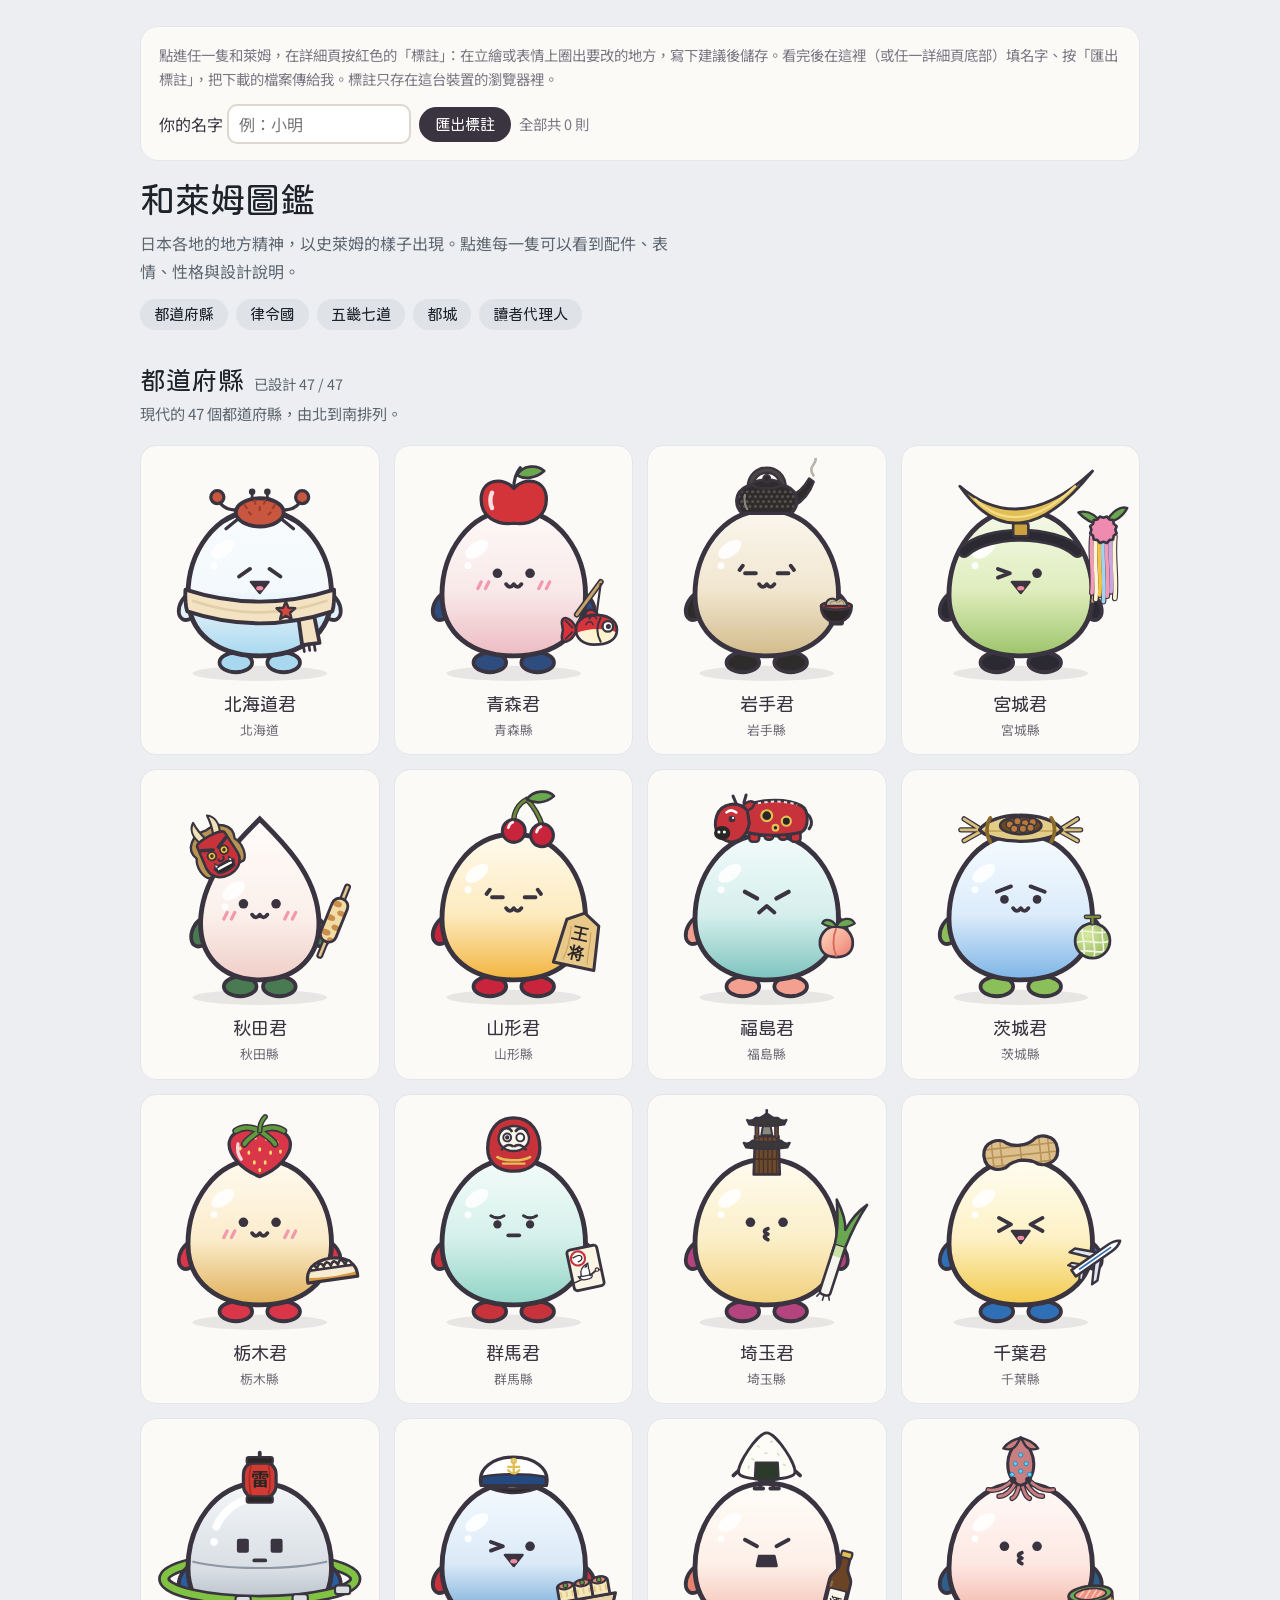
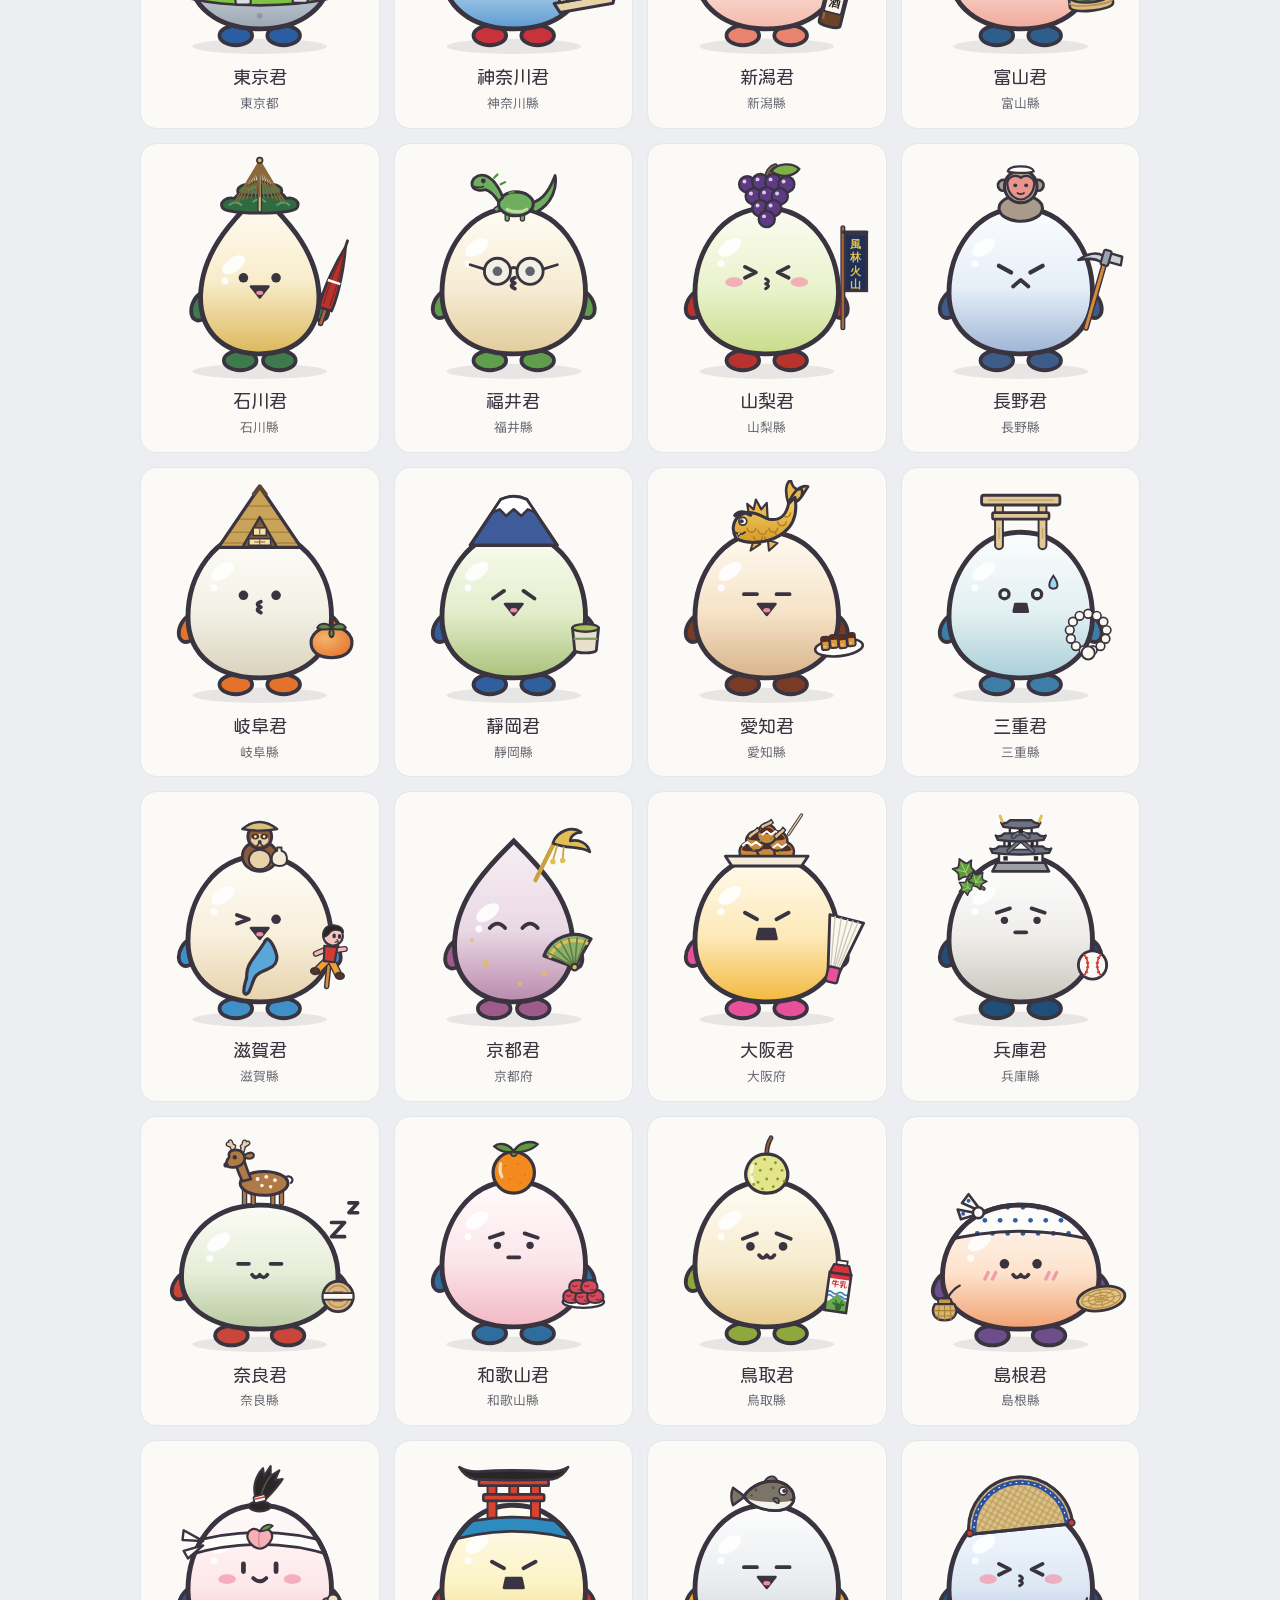
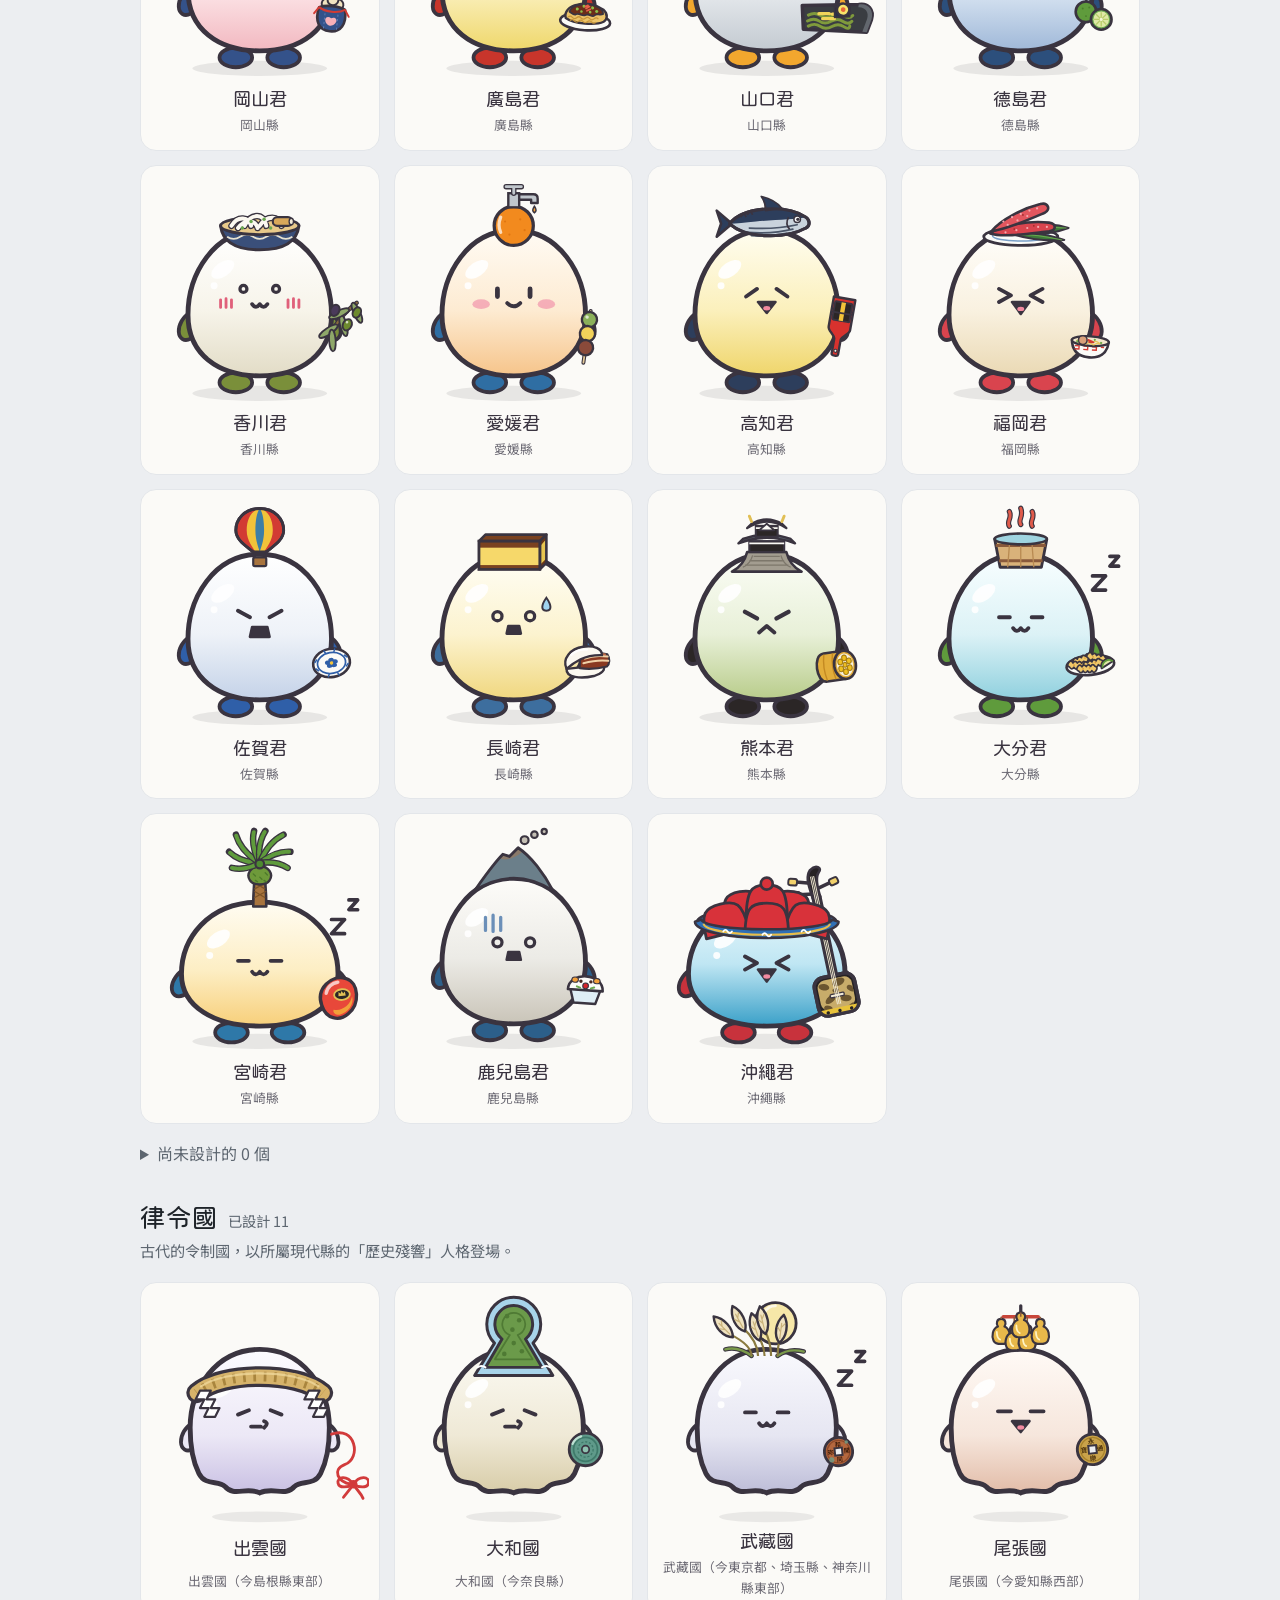
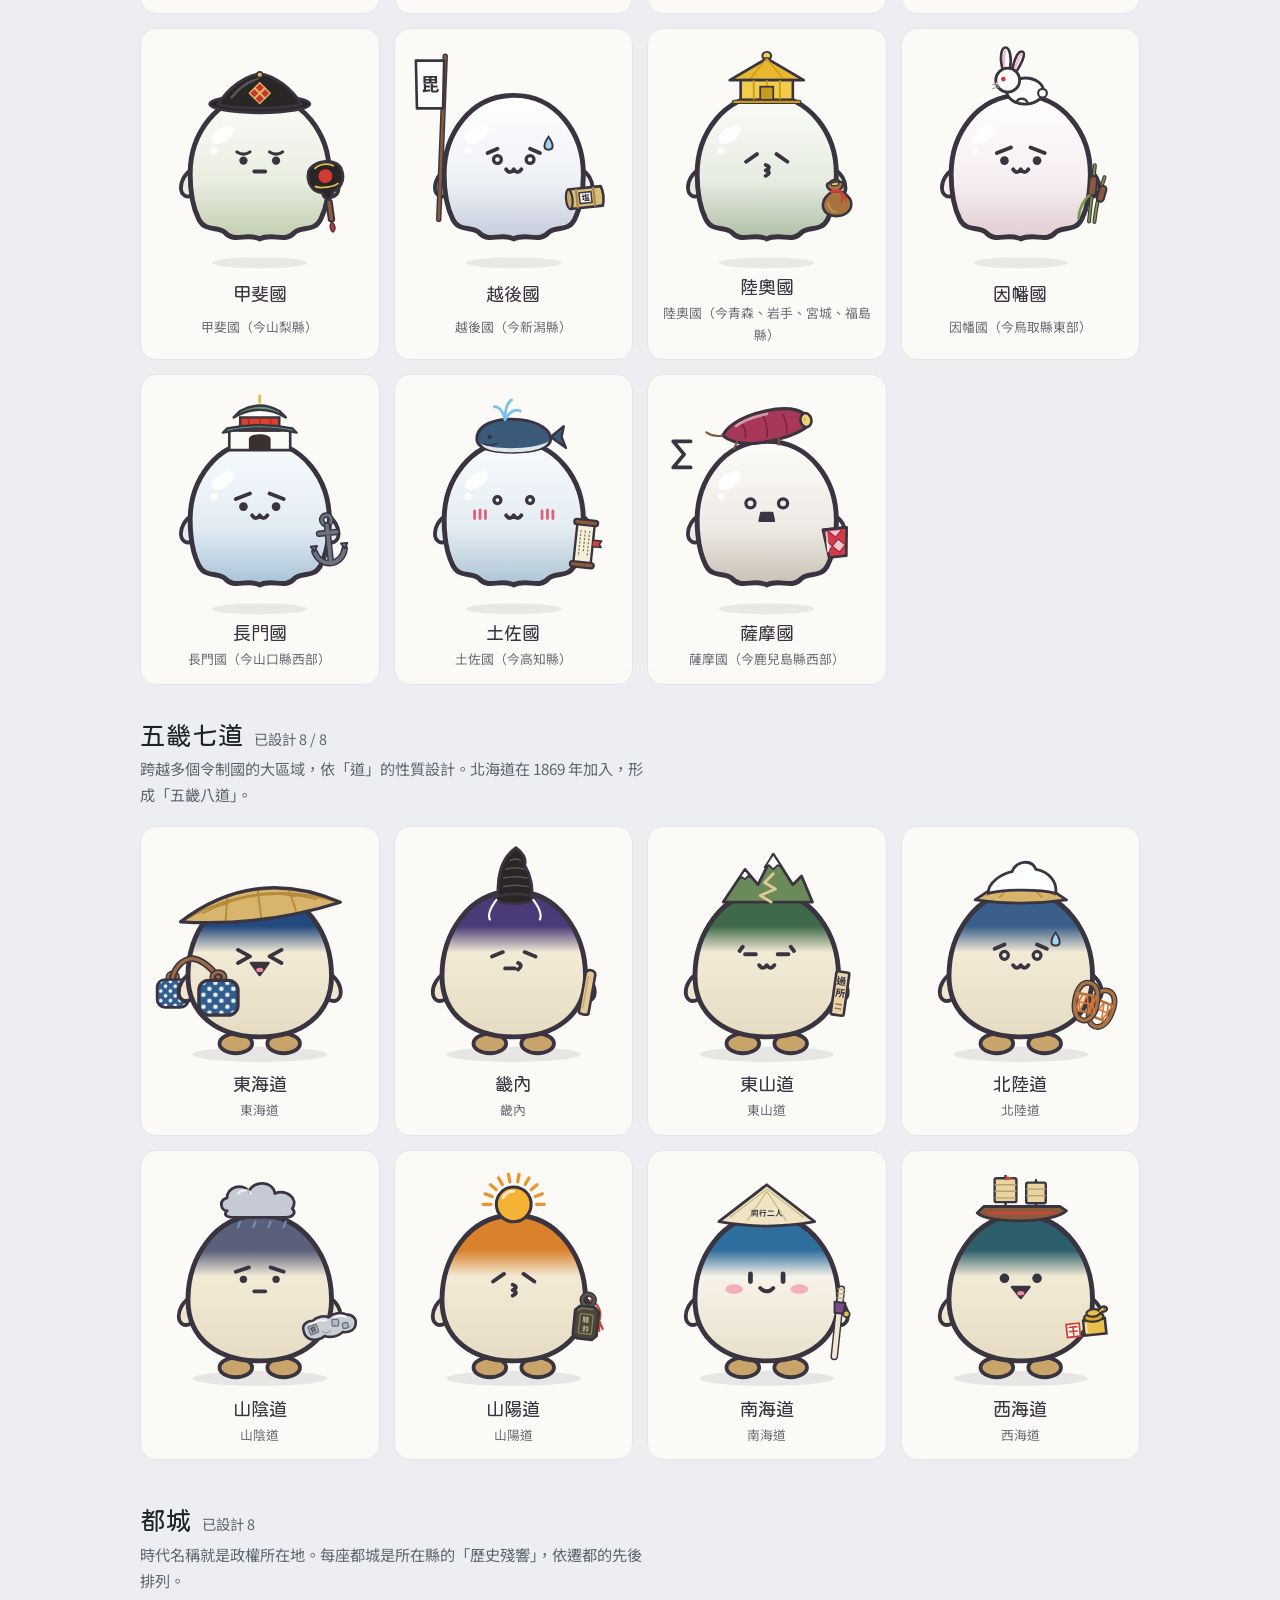
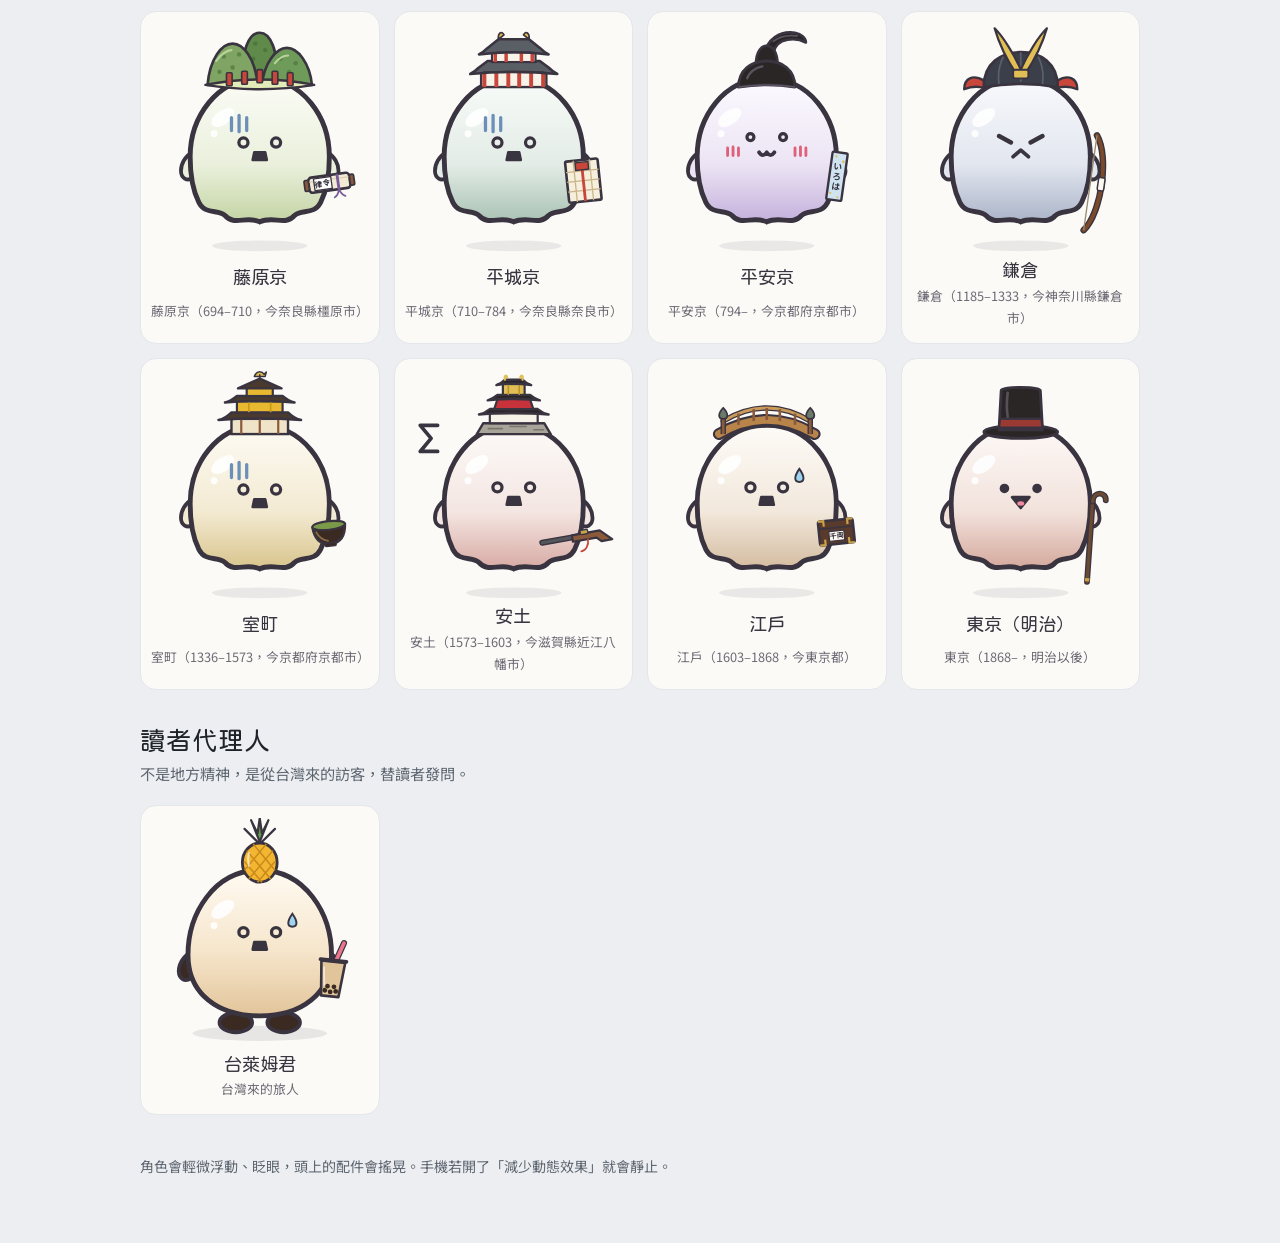
==== index.html @ d0e936db "和萊姆圖鑑：審閱版（詳細頁可畫筆標註） Co-Authored-By: Claude Opus 5.5 <noreply@anthropic.com>" ====
<!doctype html>
<meta charset="utf-8">
<meta name="robots" content="noindex">
<meta name="viewport" content="width=device-width, initial-scale=1, viewport-fit=cover">
<title>和萊姆圖鑑</title>
<meta name="claude:viewport-fit-sides" content="cover">
<link rel="stylesheet" href="https://fonts.googleapis.com/css2?family=Huninn&family=Noto+Sans+TC:wght@400;500;700&display=swap">
<link rel="stylesheet" href="review.css">
<style>
/* 版面：角色圖鑑。卡片與立繪在深淺色主題都維持紙色 */
:root {
  --bg: #eceef1;
  --fg: #1e2329;
  --muted: #5d6670;
  --chip: #dfe3e8;
  --paper: #fbfaf7;
  --paper-edge: #e3e6ea;
  --ink: #3a3440;
  --display: "Huninn", "Noto Sans TC", "PingFang TC", "Microsoft JhengHei", sans-serif;
  --text: "Noto Sans TC", "PingFang TC", "Microsoft JhengHei", sans-serif;
}
@media (prefers-color-scheme: dark) {
  :root:not([data-theme="light"]) { --bg: #16191d; --fg: #e4e7ea; --muted: #9aa3ad; --chip: #262b31; color-scheme: dark; }
}
:root[data-theme="dark"] { --bg: #16191d; --fg: #e4e7ea; --muted: #9aa3ad; --chip: #262b31; color-scheme: dark; }
body { background: var(--bg); color: var(--fg); font: 16px/1.7 var(--text); margin: 0; }
.wrap { max-width: 1000px; margin: 0 auto; padding-block: 26px 64px; padding-left: max(16px, env(safe-area-inset-left, 0px)); padding-right: max(16px, env(safe-area-inset-right, 0px)); }
a { color: inherit; }

/* 首頁 */
.hero h1 { font: 2.2rem/1.2 var(--display); margin: 0 0 .25em; }
.hero p { margin: 0 0 .4em; color: var(--muted); max-width: 62ch; }
.jump { display: flex; flex-wrap: wrap; gap: 8px; margin: 14px 0 6px; }
.jump a { font: .95rem/1 var(--display); padding: 8px 14px; border-radius: 999px; background: var(--chip); text-decoration: none; }
.cat { margin-top: 34px; scroll-margin-top: 12px; }
.cat > h2 { font: 1.6rem/1.3 var(--display); margin: 0; display: flex; align-items: baseline; gap: 10px; flex-wrap: wrap; }
.cat > h2 small { font: .9rem/1.4 var(--text); color: var(--muted); }
.cat > p { margin: 4px 0 0; color: var(--muted); font-size: .95rem; max-width: 64ch; }
.region { margin-top: 18px; }
.region h3 { font: 1.05rem/1.3 var(--display); margin: 0 0 8px; color: var(--muted); display: flex; gap: 8px; align-items: baseline; }
.region h3 span { font: .8rem/1 var(--text); }
.grid { display: grid; grid-template-columns: repeat(auto-fill, minmax(210px, 1fr)); gap: 14px; }
@media (max-width: 520px) { .grid { grid-template-columns: repeat(2, minmax(0, 1fr)); gap: 10px; } }
.card { display: grid; justify-items: center; text-align: center; gap: 2px; padding: 12px 10px 14px; border-radius: 16px; background: var(--paper); border: 1px solid var(--paper-edge); text-decoration: none; color: var(--ink); transition: transform .15s, box-shadow .15s; }
.card:hover, .card:focus-visible { transform: translateY(-2px); box-shadow: 0 6px 18px rgba(0,0,0,.08); outline: none; }
.card svg { width: 100%; height: auto; display: block; }
.card b { font: 1.15rem/1.3 var(--display); }
.card small { font-size: .8rem; color: #6c6a74; }
.todo { display: flex; flex-wrap: wrap; gap: 6px; margin-top: 10px; }
.todo span { font-size: .82rem; padding: 2px 10px; border-radius: 999px; border: 1px dashed #b9bec6; color: var(--muted); }

/* 詳細頁 */
.nav { display: flex; justify-content: space-between; align-items: center; gap: 8px; margin-bottom: 14px; }
.back, .step { display: inline-block; font: .95rem/1 var(--display); text-decoration: none; padding: 8px 14px; border-radius: 999px; background: var(--chip); white-space: nowrap; }
.step { min-width: 0; overflow: hidden; text-overflow: ellipsis; }
@media (max-width: 420px) { .back, .step { padding: 8px 10px; font-size: .88rem; } }
.detail { background: var(--paper); border: 1px solid var(--paper-edge); border-radius: 18px; padding: 20px; display: grid; gap: 18px; color: var(--ink); }
.top { display: grid; grid-template-columns: minmax(0, 1fr) minmax(0, 1.25fr); gap: 20px; align-items: center; }
.top > svg { width: 100%; max-width: 340px; height: auto; justify-self: center; }
@media (max-width: 680px) { .top { grid-template-columns: 1fr; } }
.title { display: flex; flex-wrap: wrap; align-items: baseline; gap: 6px 10px; }
.title h2 { font: 1.8rem/1.2 var(--display); margin: 0; }
.tag { font: .8rem/1.5 var(--display); padding: 1px 10px; border-radius: 999px; color: #fff; }
.motto { font: 1.02rem/1.5 var(--display); color: #6c6a74; margin: 4px 0 12px; }
dl { margin: 0; display: grid; grid-template-columns: 5em 1fr; gap: 6px 12px; font-size: .96rem; }
dt { font-family: var(--display); color: #8a8792; }
dd { margin: 0; }
.sw { display: inline-flex; align-items: center; gap: 5px; margin-right: 10px; white-space: nowrap; }
.sw i { width: 16px; height: 16px; border-radius: 4px; border: 1px solid #c9ccd2; display: inline-block; }
.faces { display: grid; grid-template-columns: repeat(3, minmax(0, 1fr)); gap: 10px; }
.faces figure { margin: 0; display: grid; justify-items: center; text-align: center; background: #f2f1ed; border-radius: 12px; padding: 8px 6px; }
.faces svg { width: 100%; max-width: 180px; height: auto; display: block; }
.faces figcaption { font: .98rem/1.3 var(--display); }
.faces small { display: block; font: .8rem/1.4 var(--text); color: #6c6a74; margin-top: 2px; }
@media (max-width: 520px) { .faces { gap: 6px; } }
.notes { display: grid; grid-template-columns: repeat(2, minmax(0, 1fr)); gap: 14px; font-size: .95rem; }
@media (max-width: 680px) { .notes { grid-template-columns: 1fr; } }
.notes h3 { font: 1rem/1.3 var(--display); margin: 0 0 4px; color: #6c6a74; }
.notes ul { margin: 0; padding-left: 1.1em; }
.why { font-size: .92rem; color: #55535c; background: #f2f1ed; border-radius: 10px; padding: 10px 12px; }
.demo { font: 1rem/1 var(--display); text-decoration: none; padding: 10px 16px; border-radius: 999px; background: var(--ink); color: #fff; justify-self: start; }

.bob { animation: bob 2.6s ease-in-out infinite alternate; }
.float { animation: float 3.4s ease-in-out infinite alternate; }
@keyframes bob { from { transform: translateY(0); } to { transform: translateY(-3px); } }
@keyframes float { from { transform: translateY(0); } to { transform: translateY(-8px); } }
.blink { transform-box: fill-box; transform-origin: center; animation: blink 4s infinite; }
@keyframes blink { 0%, 93%, 100% { transform: scaleY(1); } 96% { transform: scaleY(.1); } }
.spin { transform-box: fill-box; transform-origin: center; animation: spin 1.4s linear infinite; }
@keyframes spin { to { transform: rotate(360deg); } }
.swing { transform-box: fill-box; transform-origin: 50% 0%; animation: swing 1.8s ease-in-out infinite alternate; }
@keyframes swing { from { transform: rotate(-8deg); } to { transform: rotate(8deg); } }
.wave-l { transform-box: fill-box; transform-origin: 100% 100%; animation: wave 1.2s ease-in-out infinite alternate; }
.wave-r { transform-box: fill-box; transform-origin: 0% 100%; animation: wave 1.2s ease-in-out infinite alternate-reverse; }
@keyframes wave { from { transform: rotate(-10deg); } to { transform: rotate(12deg); } }
.shake { transform-box: fill-box; transform-origin: 50% 100%; animation: shake .25s linear infinite alternate; }
@keyframes shake { from { transform: rotate(-4deg); } to { transform: rotate(4deg); } }
.nod { transform-box: fill-box; transform-origin: 100% 40%; animation: nod 1.6s ease-in-out infinite alternate; }
@keyframes nod { from { transform: rotate(-6deg); } to { transform: rotate(10deg); } }
.sway { transform-box: fill-box; transform-origin: 50% 100%; animation: sway .9s ease-in-out infinite alternate; }
@keyframes sway { from { transform: rotate(-7deg); } to { transform: rotate(7deg); } }
@media (prefers-reduced-motion: reduce) { .bob, .float, .blink, .spin, .swing, .wave-l, .wave-r, .shake, .nod, .sway { animation: none; } .card { transition: none; } }
footer { margin-top: 40px; color: var(--muted); font-size: .88rem; }
</style>

<svg width="0" height="0" style="position:absolute" aria-hidden="true"><defs>
  <pattern id="mame" width="11" height="11" patternUnits="userSpaceOnUse"><circle cx="2.75" cy="2.75" r="2.1" fill="#eef2f7"/><circle cx="8.25" cy="8.25" r="2.1" fill="#eef2f7"/></pattern>
</defs></svg>

<div class="wrap" id="app"></div>

<script src="walime.js"></script>
<script>
const app = document.getElementById('app');
const byId = id => CHARS.find(c => c.id === id);
const preview = c => `<svg viewBox="0 -4 200 214" role="img" aria-label="${c.name}">${c.look({})}</svg>`;
const card = c => `<a class="card" href="#c/${c.id}">${preview(c)}<b>${c.name}</b><small>${c.kind.split('・').slice(1).join('・')}</small></a>`;

// 同一分類內的排列順序，首頁格子與詳細頁的上一個／下一個共用
function inCat(cat) {
  const list = CHARS.filter(c => c.cat === cat);
  if (cat !== 'pref') return list;
  const order = REGIONS.flatMap(([, l]) => l);
  return list.sort((a, b) => order.indexOf(PREF_OF[a.id]) - order.indexOf(PREF_OF[b.id]));
}

function home() {
  document.title = '和萊姆圖鑑';
  const prefs = CHARS.filter(c => c.cat === 'pref');
  const doneNames = Object.values(PREF_OF);
  // 已設計的依地方順序排成一整片格子；尚未設計的收在下方，依地方列出
  const prefSorted = inCat('pref');
  const todoList = REGIONS.map(([name, list]) => {
    const todo = list.filter(n => !doneNames.includes(n));
    return todo.length ? `<div class="region"><h3>${name}<span>還有 ${todo.length} 個</span></h3><div class="todo">${todo.map(n => `<span>${n}</span>`).join('')}</div></div>` : '';
  }).join('');
  const regions = `<div class="region"><div class="grid">${prefSorted.map(card).join('')}</div></div>
    <details style="margin-top:16px"><summary style="cursor:pointer;color:var(--muted)">尚未設計的 ${47 - prefs.length} 個</summary>${todoList}</details>`;
  const ryo = CHARS.filter(c => c.cat === 'ryo');
  const kido = CHARS.filter(c => c.cat === 'kido');
  const kidoTodo = KIDO.filter(n => !Object.values(KIDO_OF).includes(n));
  const miyako = CHARS.filter(c => c.cat === 'miyako');
  const guide = CHARS.filter(c => c.cat === 'guide');
  app.innerHTML = `
    <div class="hero">
      <h1>和萊姆圖鑑</h1>
      <p>日本各地的地方精神，以史萊姆的樣子出現。點進每一隻可以看到配件、表情、性格與設計說明。</p>
      <div class="jump"><a href="#cat-pref">都道府縣</a><a href="#cat-ryo">律令國</a><a href="#cat-kido">五畿七道</a><a href="#cat-miyako">都城</a><a href="#cat-guide">讀者代理人</a></div>
    </div>
    <section class="cat" id="cat-pref"><h2>都道府縣<small>已設計 ${prefs.length} / 47</small></h2>
      <p>現代的 47 個都道府縣，由北到南排列。</p>${regions}</section>
    <section class="cat" id="cat-ryo"><h2>律令國<small>已設計 ${ryo.length}</small></h2>
      <p>古代的令制國，以所屬現代縣的「歷史殘響」人格登場。</p>
      <div class="region"><div class="grid">${ryo.map(card).join('')}</div></div></section>
    <section class="cat" id="cat-kido"><h2>五畿七道<small>已設計 ${kido.length} / ${KIDO.length}</small></h2>
      <p>跨越多個令制國的大區域，依「道」的性質設計。北海道在 1869 年加入，形成「五畿八道」。</p>
      <div class="region"><div class="grid">${kido.map(card).join('')}</div>
      <div class="todo">${kidoTodo.map(n => `<span>${n}</span>`).join('')}</div></div></section>
    <section class="cat" id="cat-miyako"><h2>都城<small>已設計 ${miyako.length}</small></h2>
      <p>時代名稱就是政權所在地。每座都城是所在縣的「歷史殘響」，依遷都的先後排列。</p>
      <div class="region"><div class="grid">${miyako.map(card).join('')}</div></div></section>
    <section class="cat" id="cat-guide"><h2>讀者代理人</h2>
      <p>不是地方精神，是從台灣來的訪客，替讀者發問。</p>
      <div class="region"><div class="grid">${guide.map(card).join('')}</div></div></section>
    <footer>角色會輕微浮動、眨眼，頭上的配件會搖晃。手機若開了「減少動態效果」就會靜止。</footer>`;
}

function detail(c) {
  document.title = c.name + '｜和萊姆圖鑑';
  const list = inCat(c.cat), i = list.indexOf(c);
  const prev = list[(i - 1 + list.length) % list.length], next = list[(i + 1) % list.length];
  app.innerHTML = `
    <nav class="nav">
      <a class="step" href="#c/${prev.id}" aria-label="上一個：${prev.name}">‹ ${prev.name}</a>
      <a class="back" href="#">回到圖鑑</a>
      <a class="step" href="#c/${next.id}" aria-label="下一個：${next.name}">${next.name} ›</a>
    </nav>
    <article class="detail">
      <div class="top">
        <svg viewBox="0 -4 200 214" role="img" aria-label="${c.name}立繪">${c.look({})}</svg>
        <div>
          <div class="title"><h2>${c.name}</h2><span class="tag" style="background:${c.tagColor}">${c.kind}</span></div>
          <div class="motto">${c.motto}</div>
          <dl>
            <dt>代表色</dt><dd>${c.colors.map(([n, h]) => `<span class="sw"><i style="background:${h}"></i>${n} ${h}</span>`).join('')}</dd>
            ${c.scale ? `<dt>體型</dt><dd>標準素體的 ${c.scale} 倍</dd>` : ''}
            ${c.acc.map(([n, t], i) => `<dt>${i ? '' : '配件'}</dt><dd><b>${n}</b>：${t}</dd>`).join('')}
            <dt>核心性格</dt><dd>${c.persona}</dd>
            <dt>差異化</dt><dd>${c.diff}</dd>
          </dl>
        </div>
      </div>
      <div class="faces">${c.faces.map(f => `<figure><svg viewBox="0 -4 200 214" role="img" aria-label="${c.name}${f.name}">${c.look(f)}</svg><figcaption>${f.name}<small>${f.k}${f.q ? '　' + f.q : ''}</small></figcaption></figure>`).join('')}</div>
      <div class="notes">
        <div><h3>記憶點</h3><ul>${c.points.map(p => `<li>${p}</li>`).join('')}</ul></div>
        <div><h3>能力</h3><p style="margin:0">${c.power}</p></div>
      </div>
      ${c.demo ? `<a class="demo" href="${c.demo}">看變形動畫</a>` : ''}
      <div class="why"><b>設計說明：</b>${c.why}</div>
    </article>`;
  window.scrollTo(0, 0);
}

function route() {
  const m = location.hash.match(/^#c\/(.+)$/);
  const c = m && byId(m[1]);
  if (c) detail(c); else {
    home();
    if (location.hash.startsWith('#cat-')) document.querySelector(location.hash)?.scrollIntoView();
  }
}
addEventListener('hashchange', route);
route();
</script>
<script src="review.js"></script>
---- review.css ----
/* 審閱用：詳細頁的畫筆標註面板、首頁的匯出列 */
.rv { margin-top: 16px; background: var(--paper); color: var(--ink); border: 1px solid var(--paper-edge); border-radius: 18px; padding: 16px 18px; display: grid; gap: 12px; }
.rv h2 { font: 1.05rem/1.3 var(--display); margin: 0; }
.rv button { font: .95rem/1 var(--display); border: 0; border-radius: 999px; padding: 10px 16px; background: var(--ink); color: #fff; cursor: pointer; }
.rv button.ghost { background: #e9e6df; color: var(--ink); }
.rv button.mark { background: #d23b33; }
.rv button:disabled { opacity: .45; cursor: default; }
.rv .row { display: flex; flex-wrap: wrap; gap: 8px; align-items: center; }
.rv .hint { margin: 0; color: #7a7682; font-size: .9rem; }
.rv textarea { width: 100%; box-sizing: border-box; min-height: 4.5em; font: 1rem/1.5 var(--text); border: 2px solid #dcd8cf; border-radius: 10px; padding: 8px 10px; background: #fff; color: var(--ink); resize: vertical; }
.rv textarea:focus, .rv input:focus { outline: 2px solid #5f8a4a; border-color: transparent; }
.rv input[type=text] { font: 1rem/1.4 var(--text); border: 2px solid #dcd8cf; border-radius: 10px; padding: 7px 10px; background: #fff; color: var(--ink); width: 10em; }
.rv-edit[hidden], .rv-list:empty { display: none; }
.rv-list { list-style: none; margin: 0; padding: 0; display: grid; gap: 8px; }
.rv-list li { border: 1px solid #e6e2d9; border-radius: 12px; padding: 10px 12px; display: grid; gap: 4px; }
.rv-list li.on { border-color: #d23b33; box-shadow: 0 0 0 1px #d23b33; }
.rv-list .meta { font: .85rem/1.4 var(--display); color: #7a7682; }
.rv-list .txt { white-space: pre-wrap; overflow-wrap: anywhere; }
.rv-list .row button { padding: 7px 12px; font-size: .85rem; }
.rv .foot { border-top: 1px solid #e6e2d9; padding-top: 12px; }
.rv-top { margin: 0 0 18px; }

.detail svg.rv-draw { cursor: crosshair; touch-action: none; outline: 3px solid #d23b33; outline-offset: 2px; border-radius: 8px; }
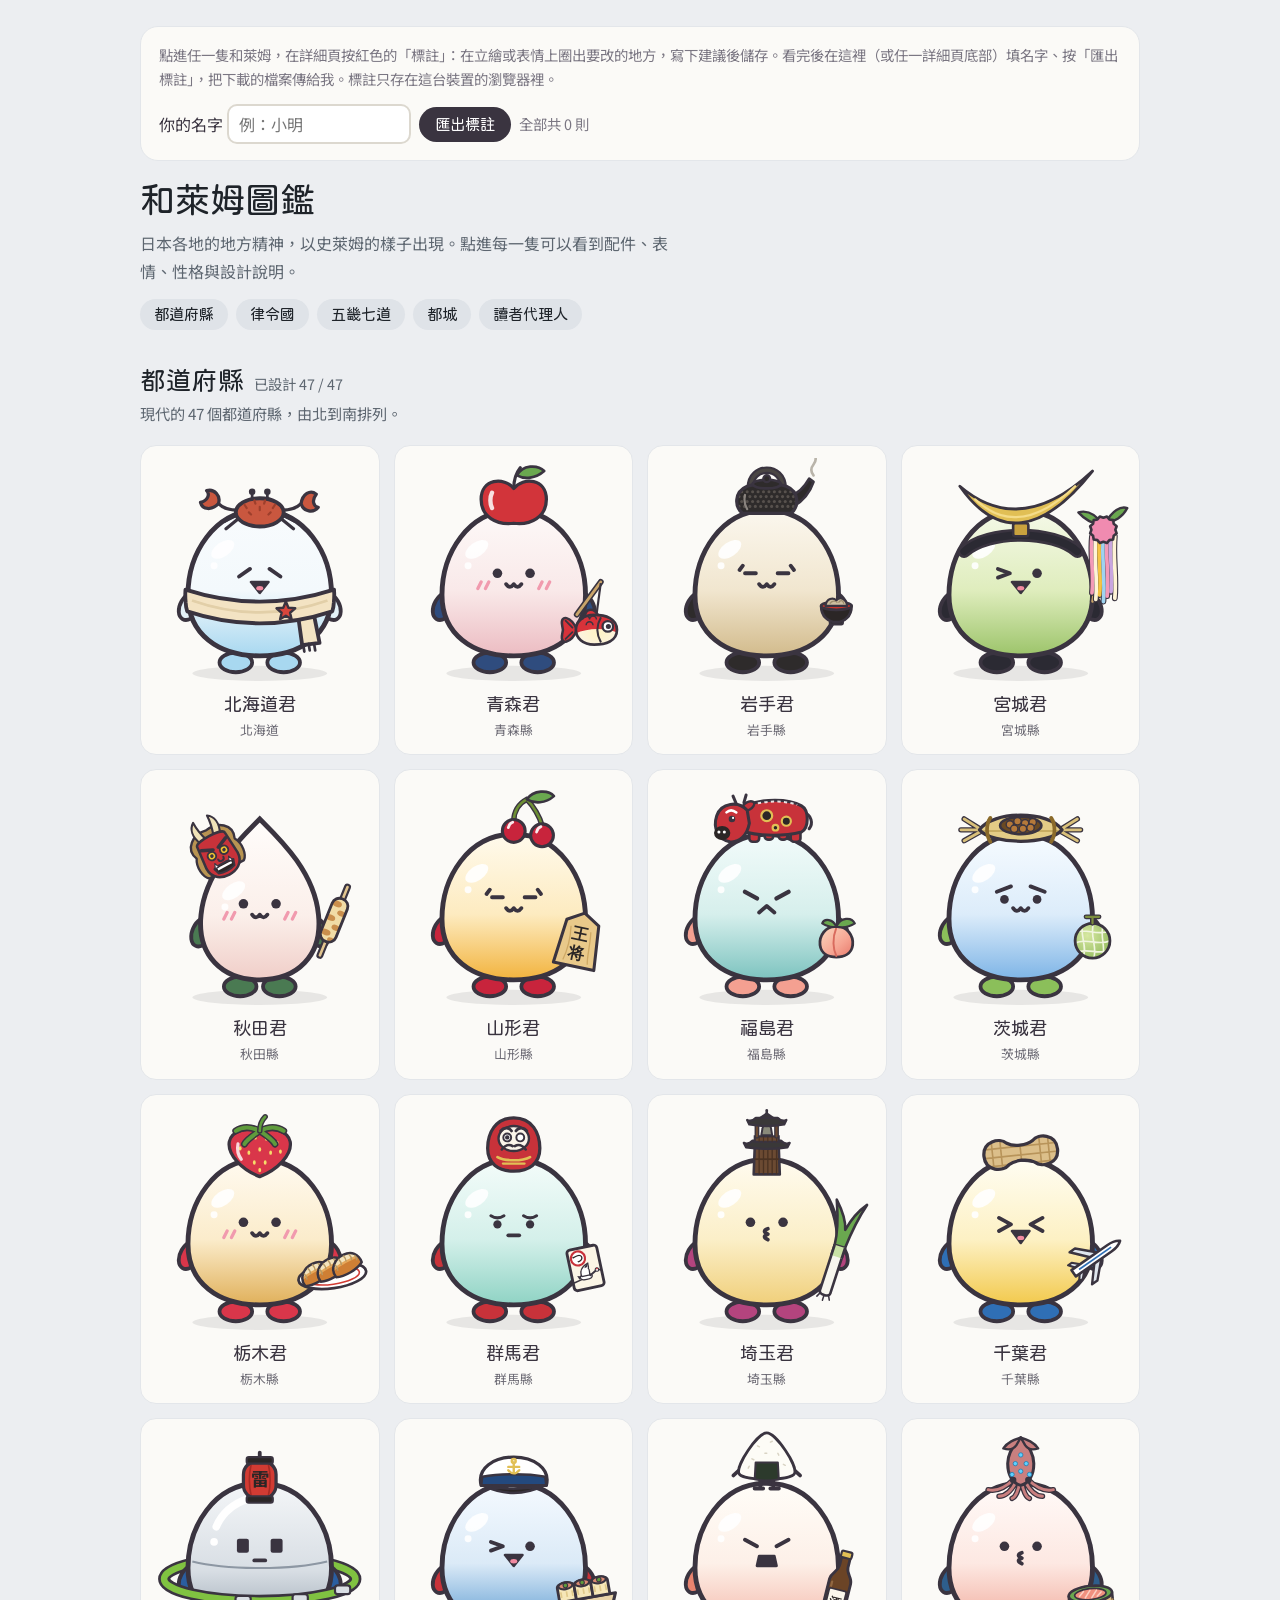
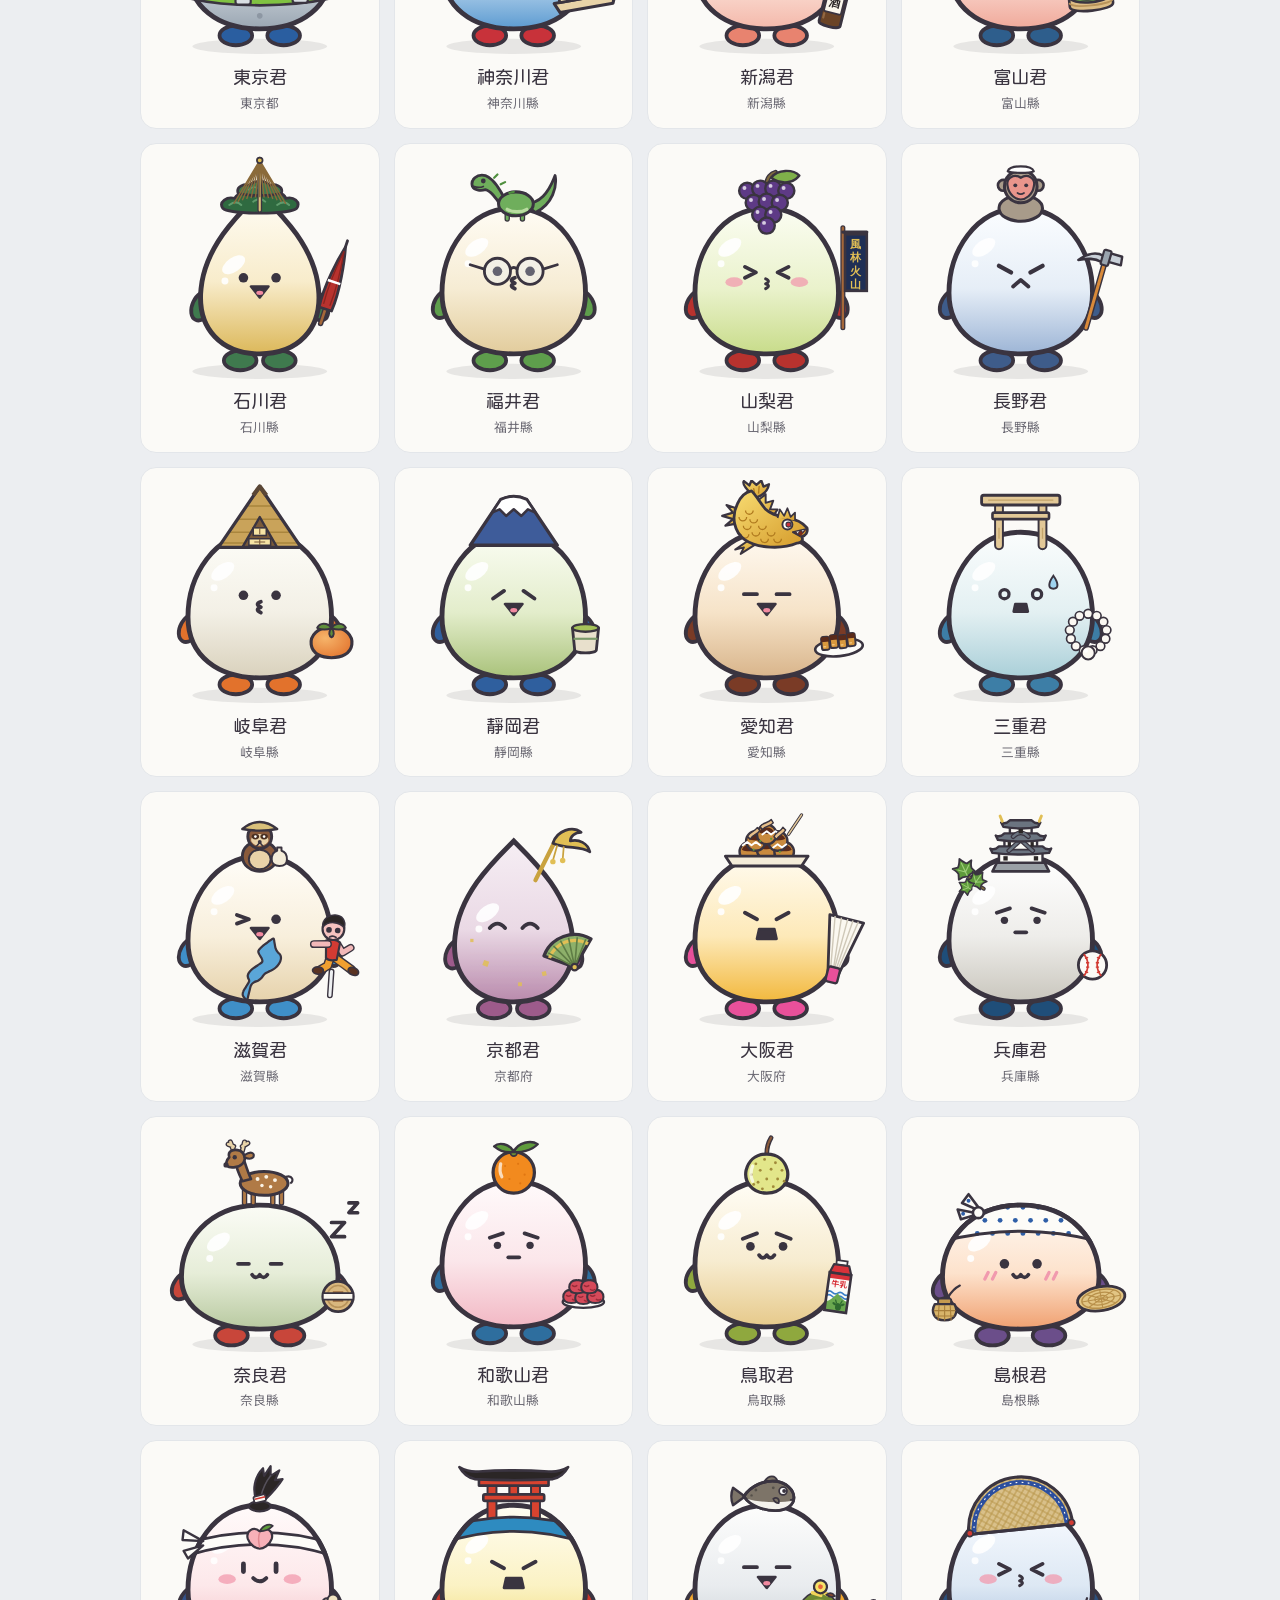
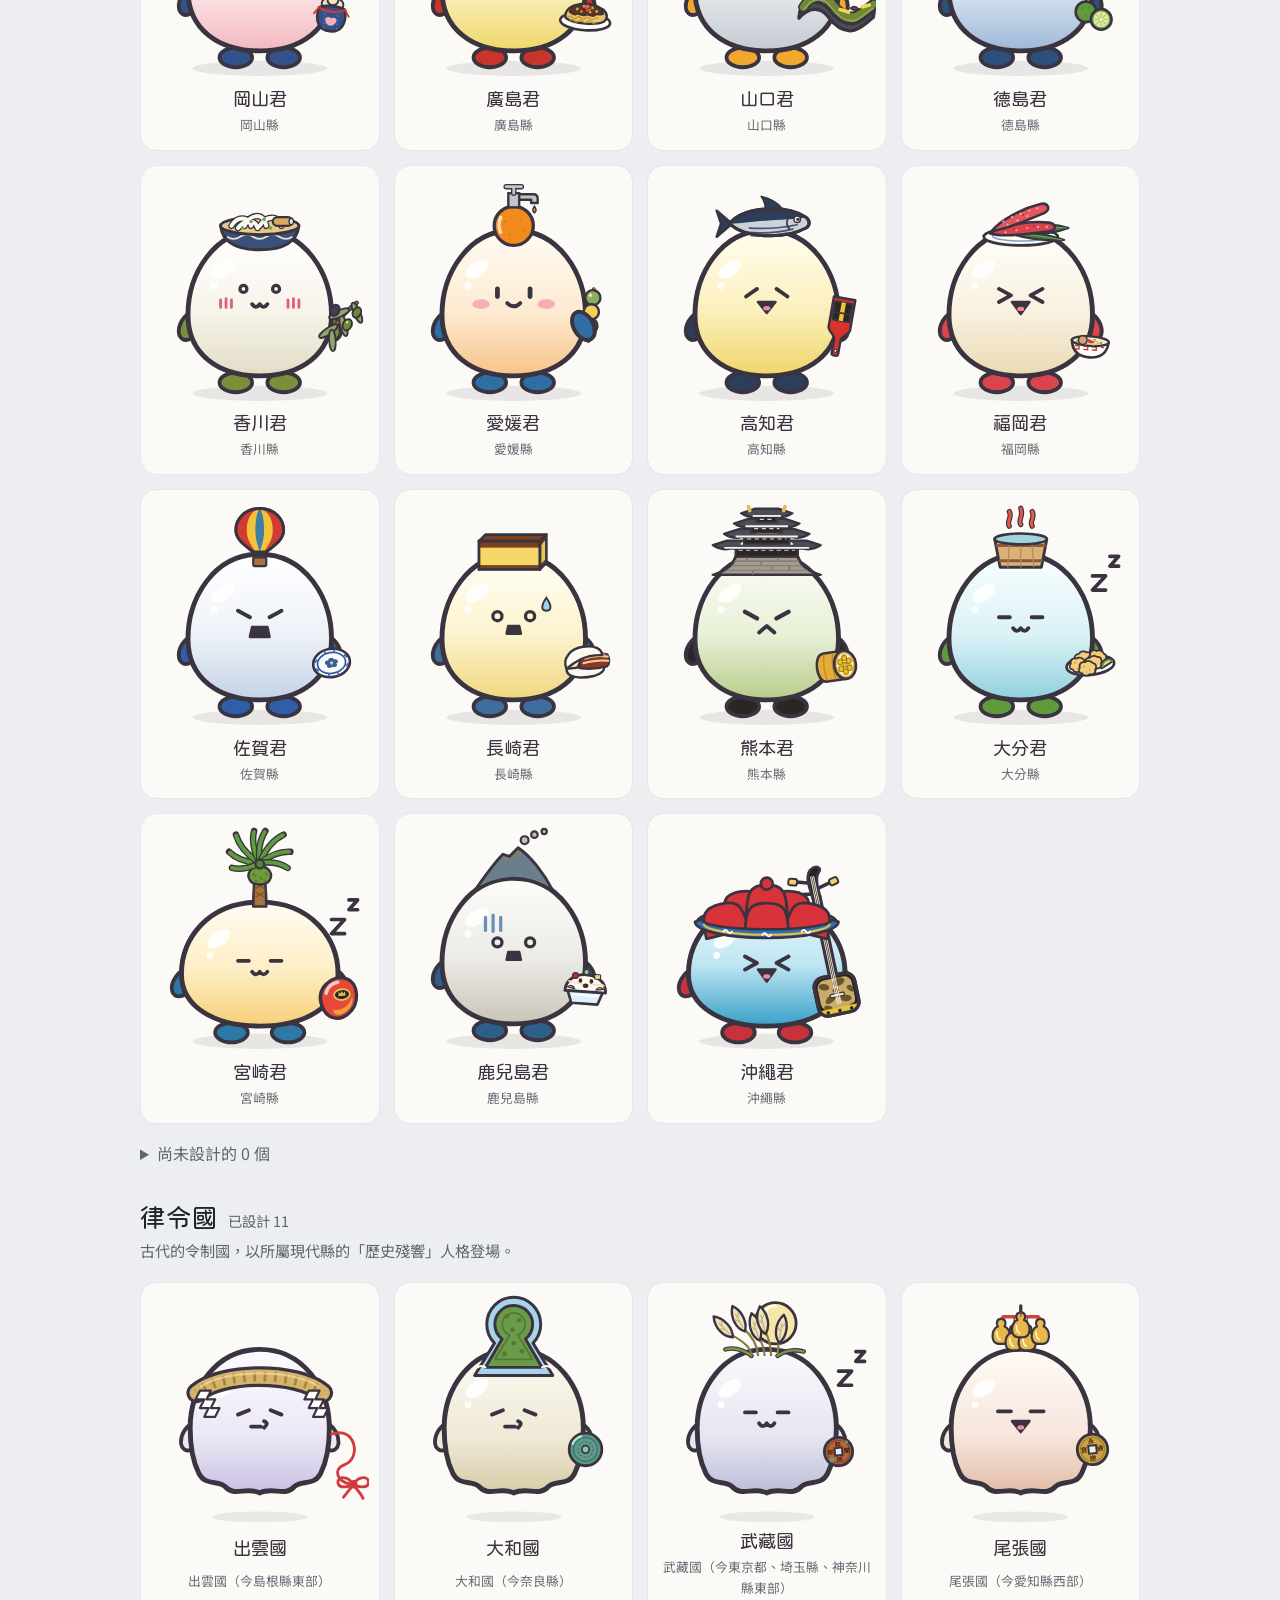
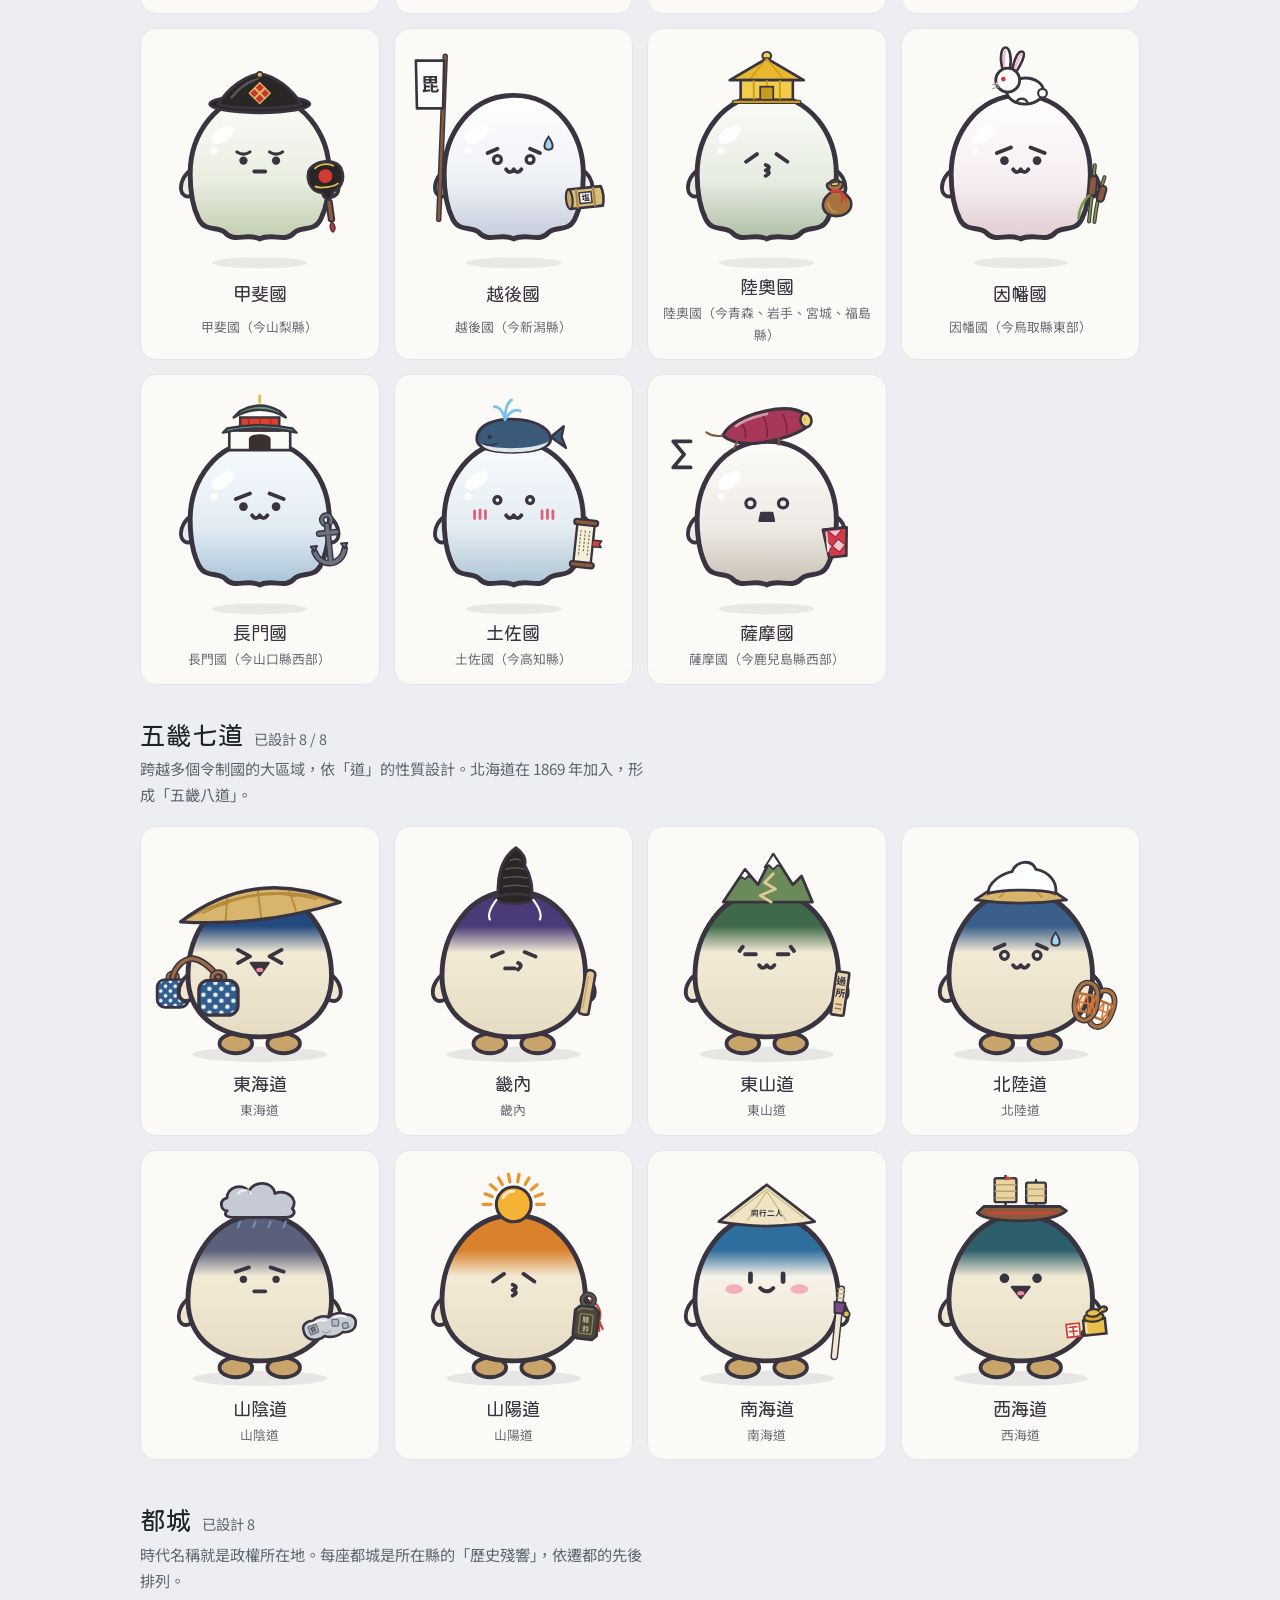
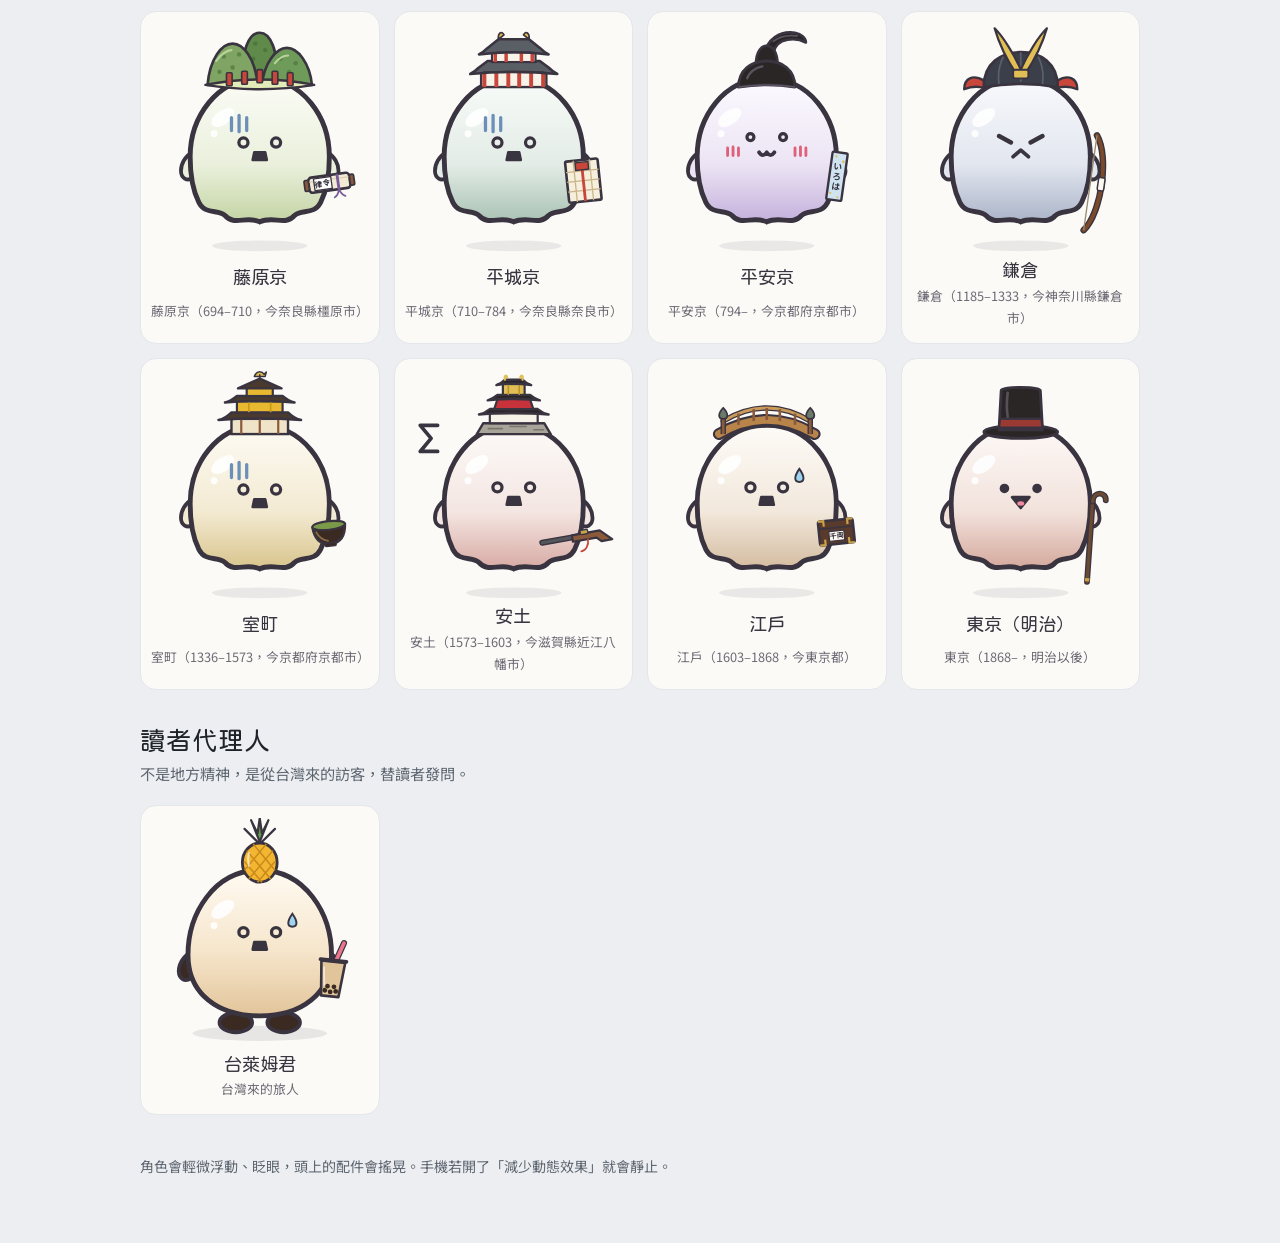
==== commit 44f68b4f: "依審閱標註修改 37 隻角色：舉手姿勢、拿東西的方式、重畫金鯱・琵琶湖・飛び出しぼうや・熊本城・牡蠣・餃子等 Co-Authored-By: Claude Opus 5.5 <noreply@anth" ====
--- a/index.html
+++ b/index.html
@@ -93,13 +93,17 @@
 .wave-l { transform-box: fill-box; transform-origin: 100% 100%; animation: wave 1.2s ease-in-out infinite alternate; }
 .wave-r { transform-box: fill-box; transform-origin: 0% 100%; animation: wave 1.2s ease-in-out infinite alternate-reverse; }
 @keyframes wave { from { transform: rotate(-10deg); } to { transform: rotate(12deg); } }
+.updown { animation: updown .45s ease-in-out infinite alternate; }
+@keyframes updown { from { transform: translateY(2px); } to { transform: translateY(-4px); } }
+.wave-l.big, .wave-r.big { animation-name: wave-big; animation-duration: .5s; }
+@keyframes wave-big { from { transform: rotate(-28deg); } to { transform: rotate(26deg); } }
 .shake { transform-box: fill-box; transform-origin: 50% 100%; animation: shake .25s linear infinite alternate; }
 @keyframes shake { from { transform: rotate(-4deg); } to { transform: rotate(4deg); } }
 .nod { transform-box: fill-box; transform-origin: 100% 40%; animation: nod 1.6s ease-in-out infinite alternate; }
 @keyframes nod { from { transform: rotate(-6deg); } to { transform: rotate(10deg); } }
 .sway { transform-box: fill-box; transform-origin: 50% 100%; animation: sway .9s ease-in-out infinite alternate; }
 @keyframes sway { from { transform: rotate(-7deg); } to { transform: rotate(7deg); } }
-@media (prefers-reduced-motion: reduce) { .bob, .float, .blink, .spin, .swing, .wave-l, .wave-r, .shake, .nod, .sway { animation: none; } .card { transition: none; } }
+@media (prefers-reduced-motion: reduce) { .bob, .float, .blink, .spin, .swing, .wave-l, .wave-r, .shake, .nod, .sway, .updown { animation: none; } .card { transition: none; } }
 footer { margin-top: 40px; color: var(--muted); font-size: .88rem; }
 </style>
 
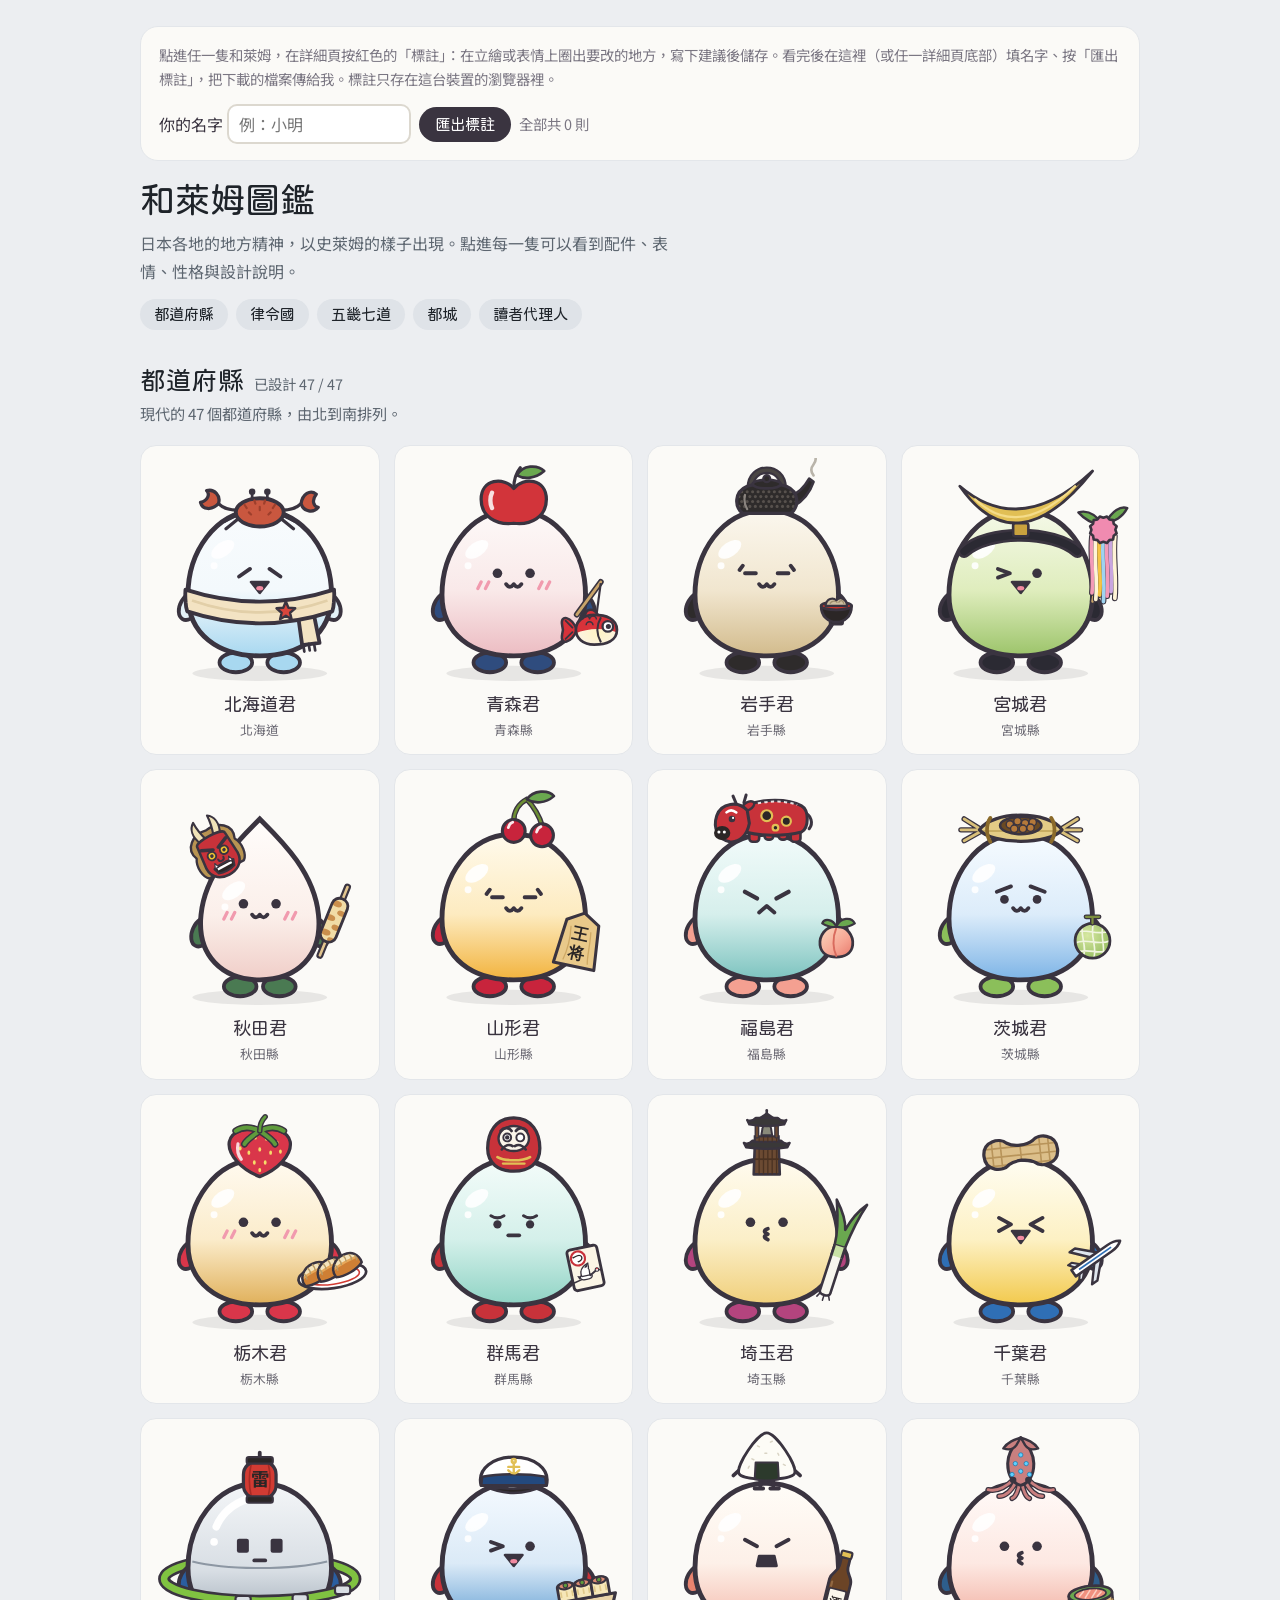
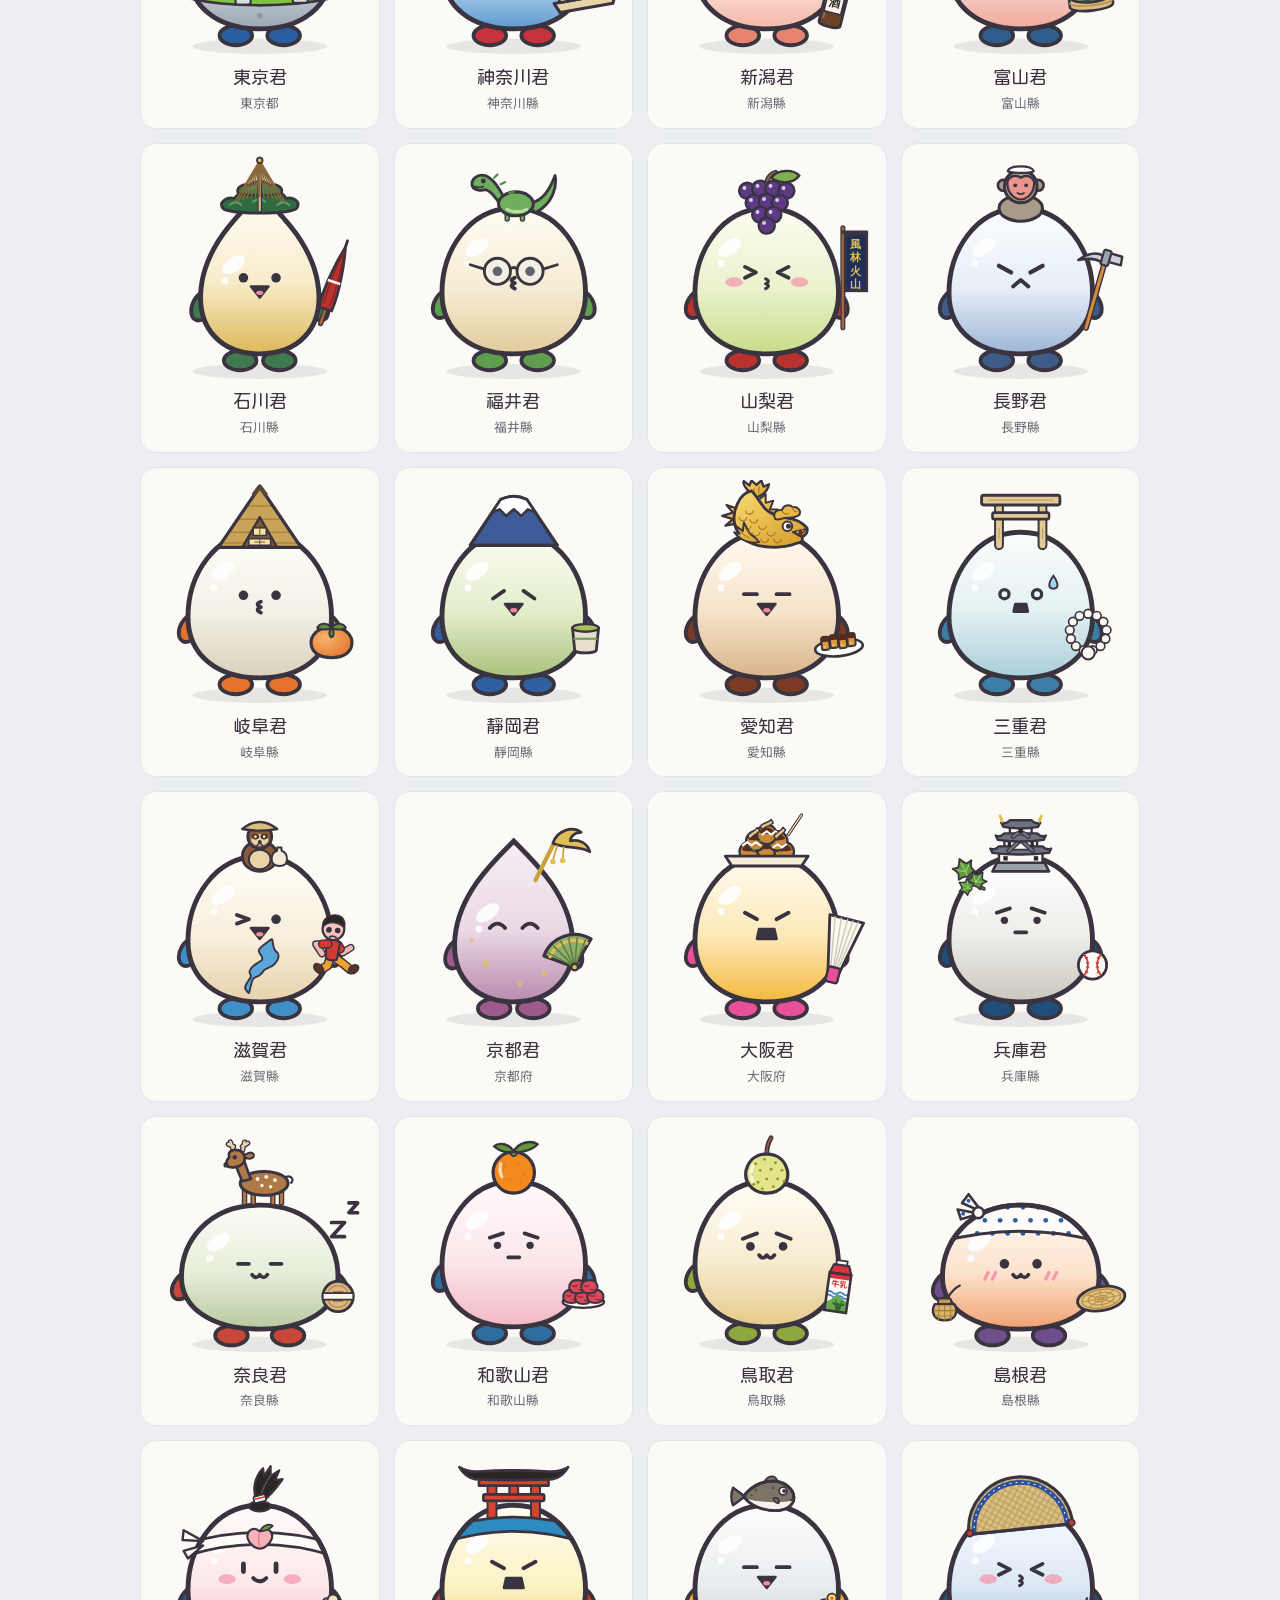
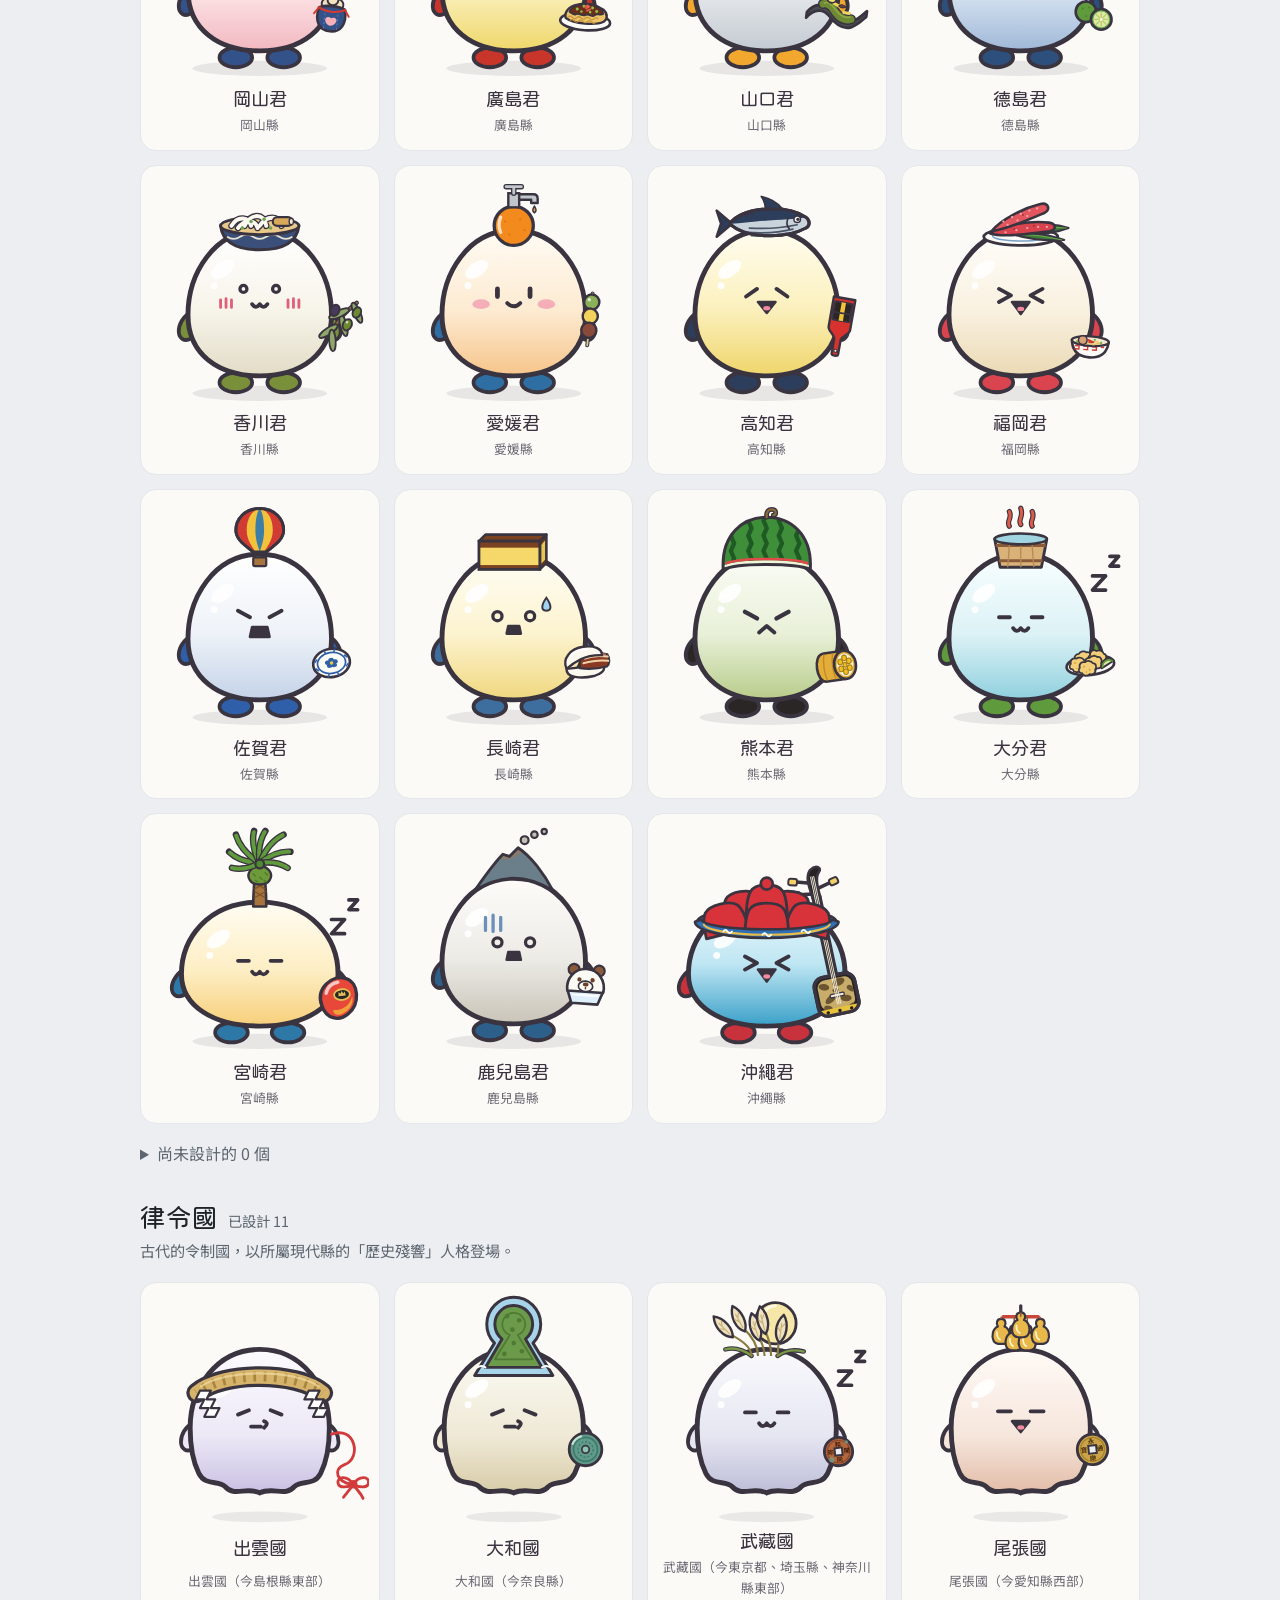
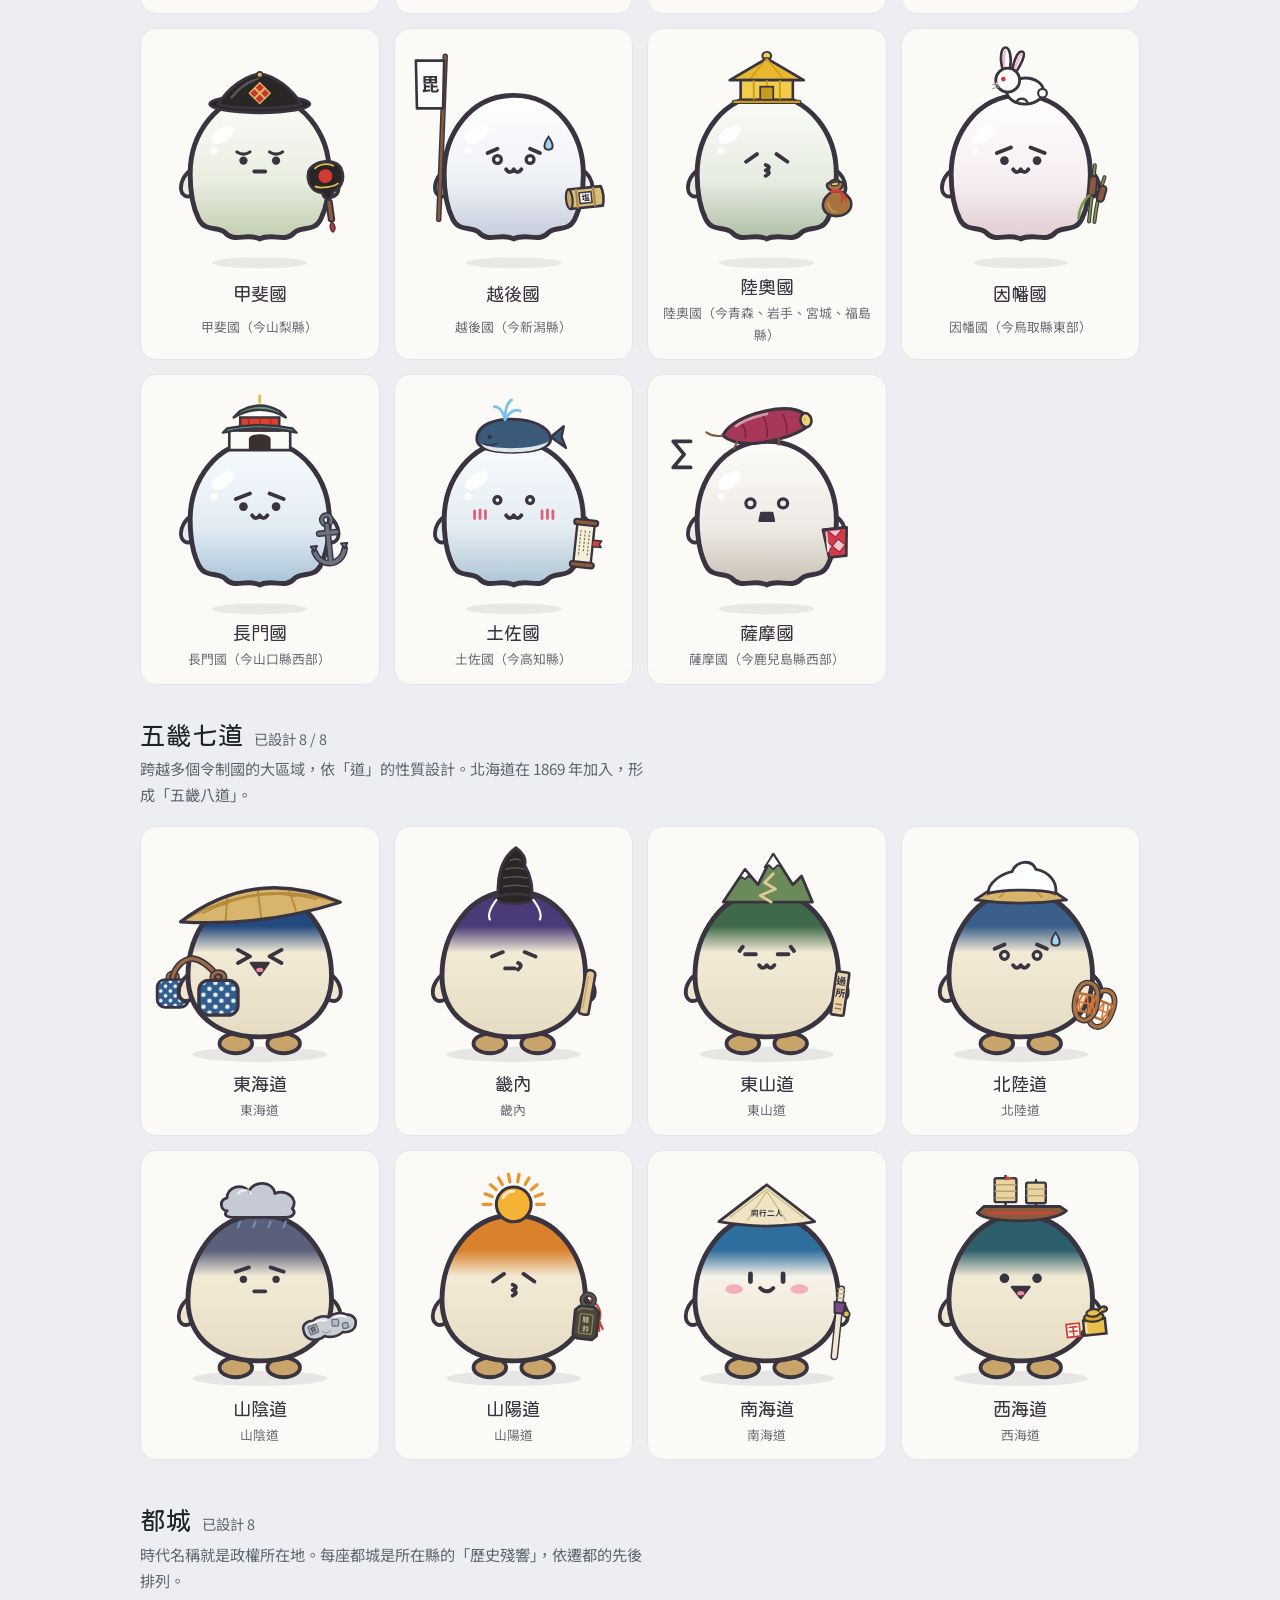
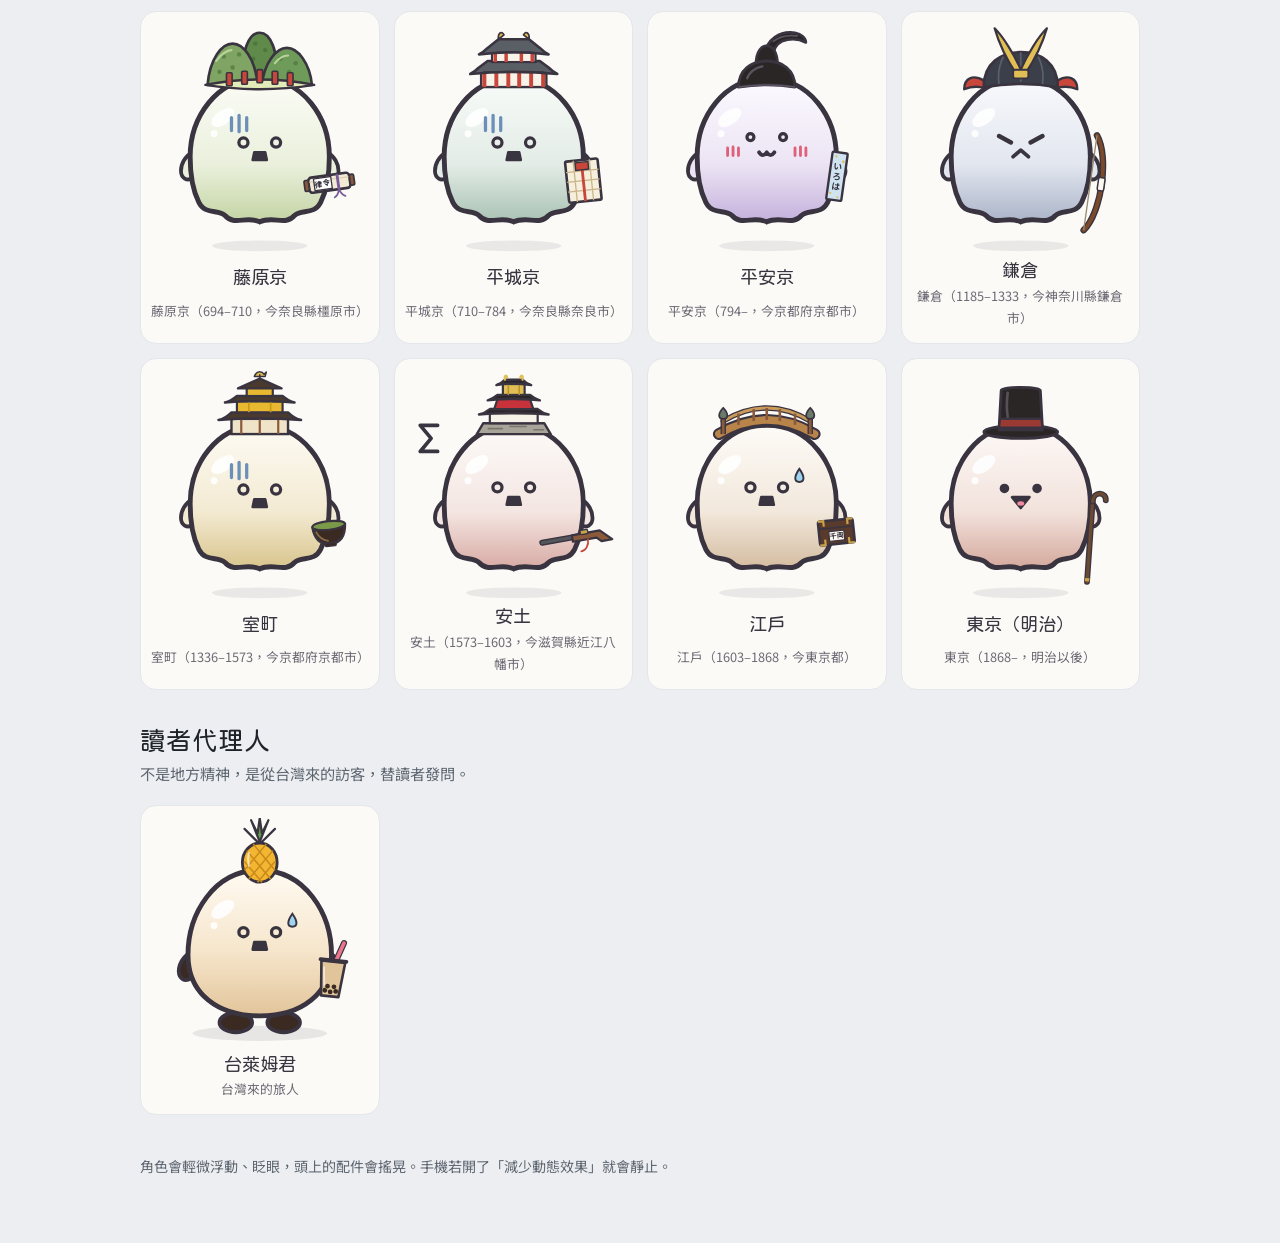
==== commit d871e188: "拿棍狀物改成手在身體後、棍子在手末端前（愛媛、群馬、大阪、三重）；檔案加版本號避免瀏覽器快取舊版 Co-Authored-By: Claude Opus 5.5 <noreply@anthropic." ====
--- a/index.html
+++ b/index.html
@@ -5,7 +5,7 @@
 <title>和萊姆圖鑑</title>
 <meta name="claude:viewport-fit-sides" content="cover">
 <link rel="stylesheet" href="https://fonts.googleapis.com/css2?family=Huninn&family=Noto+Sans+TC:wght@400;500;700&display=swap">
-<link rel="stylesheet" href="review.css">
+<link rel="stylesheet" href="review.css?v=3bc2570f">
 <style>
 /* 版面：角色圖鑑。卡片與立繪在深淺色主題都維持紙色 */
 :root {
@@ -113,7 +113,7 @@
 
 <div class="wrap" id="app"></div>
 
-<script src="walime.js"></script>
+<script src="walime.js?v=f273d093"></script>
 <script>
 const app = document.getElementById('app');
 const byId = id => CHARS.find(c => c.id === id);
@@ -216,4 +216,4 @@
 addEventListener('hashchange', route);
 route();
 </script>
-<script src="review.js"></script>
+<script src="review.js?v=ee9f950a"></script>
